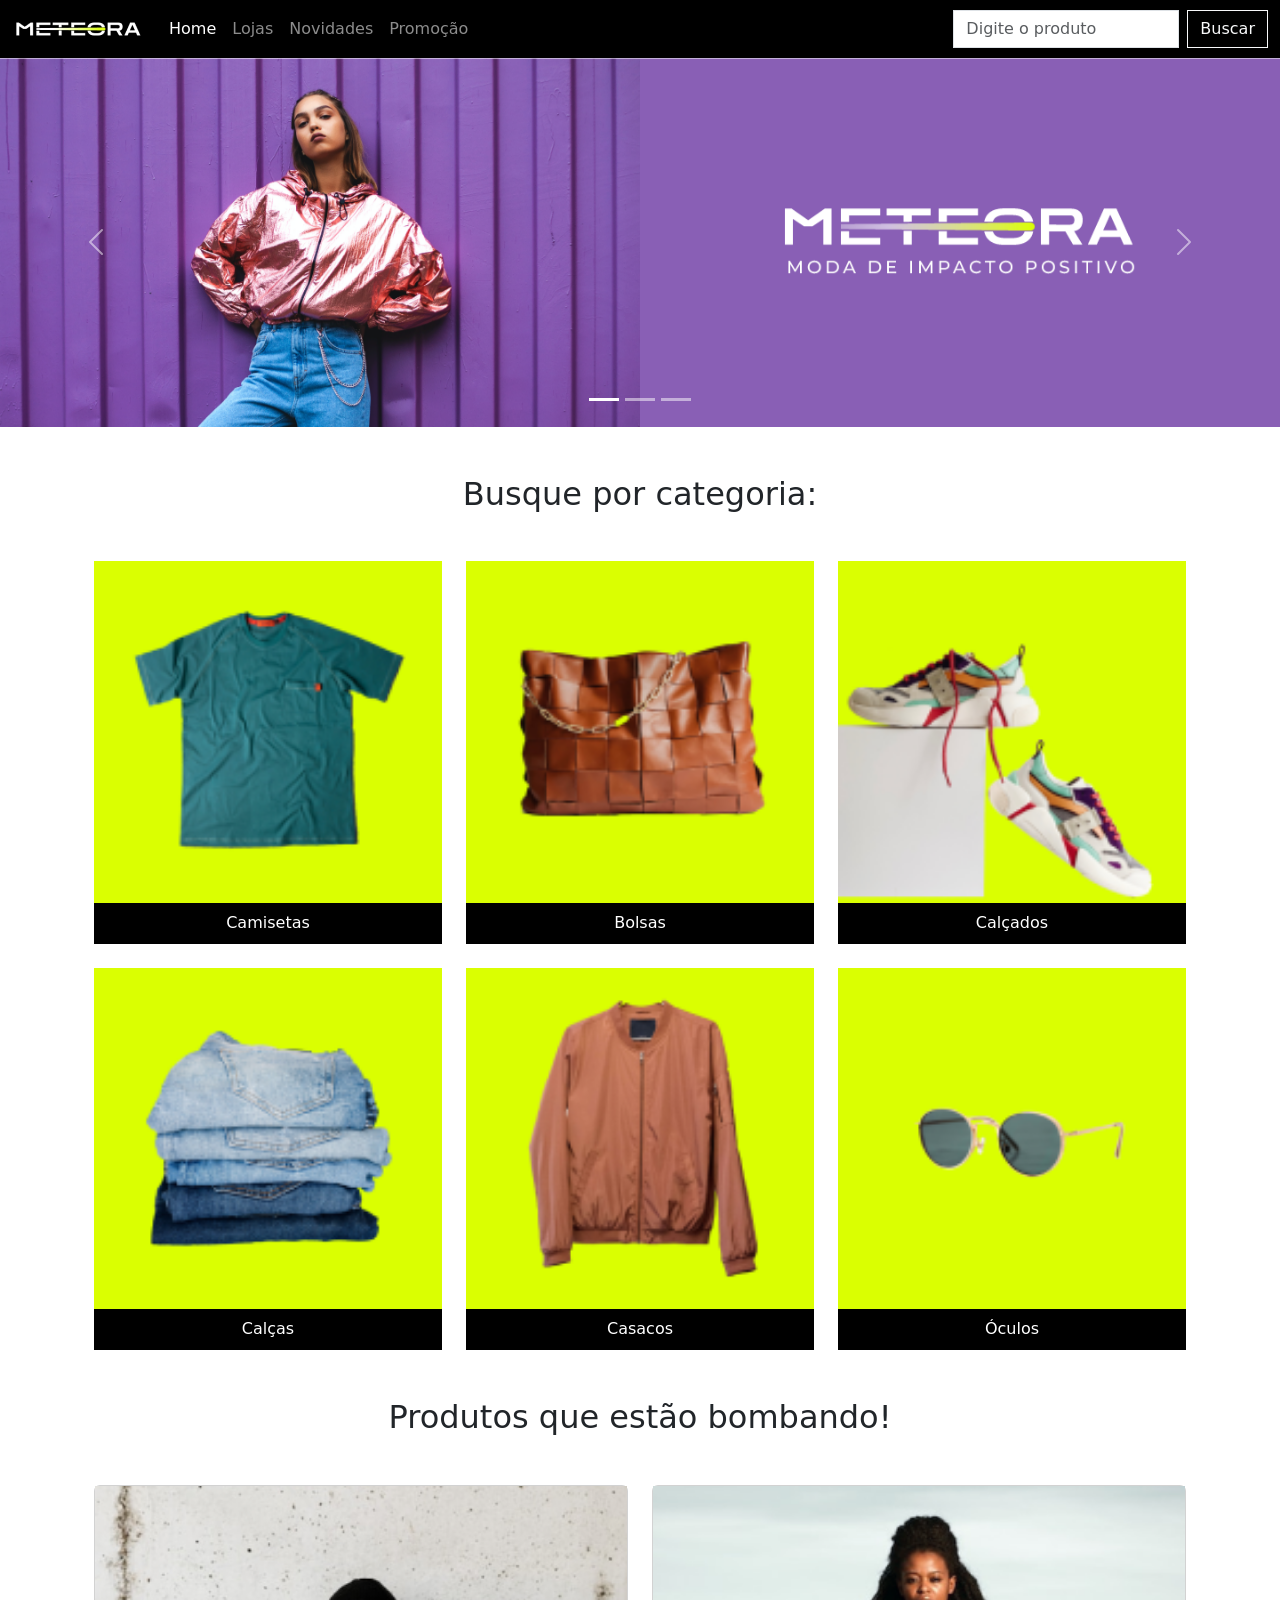
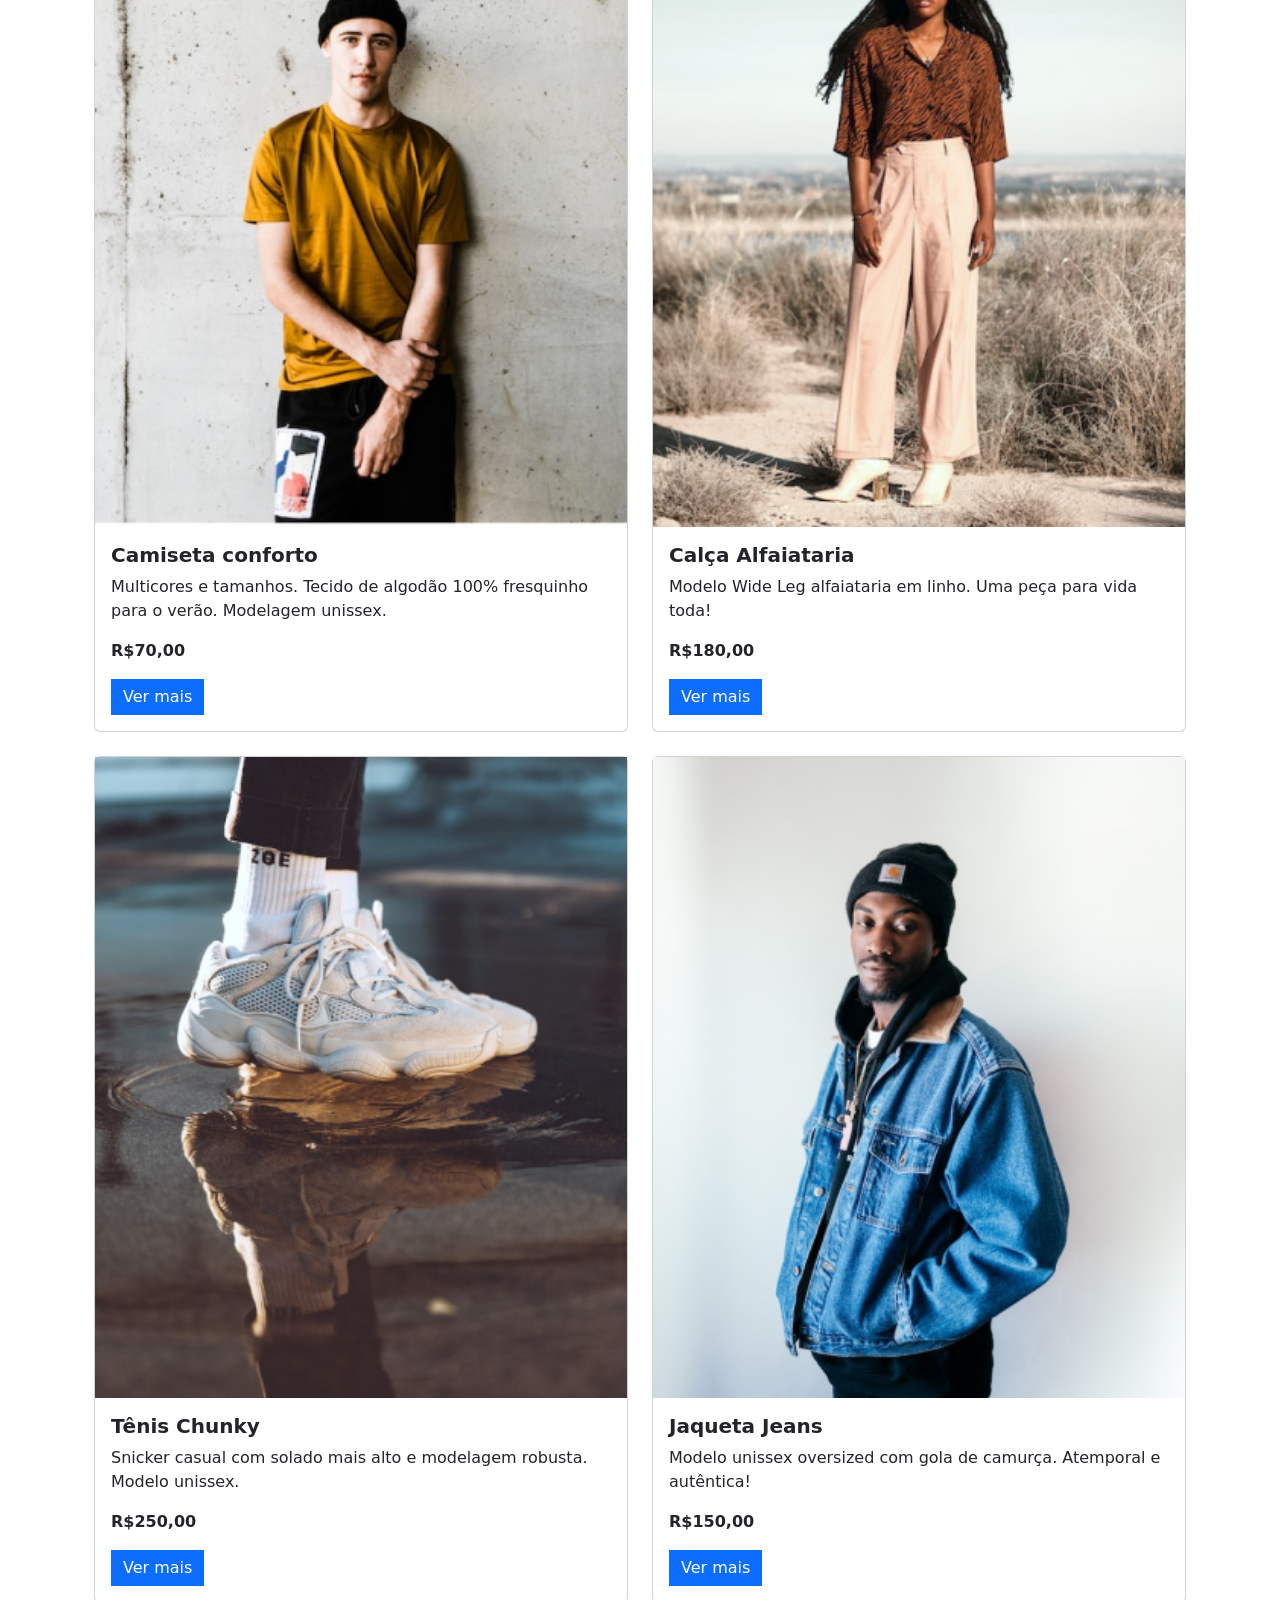
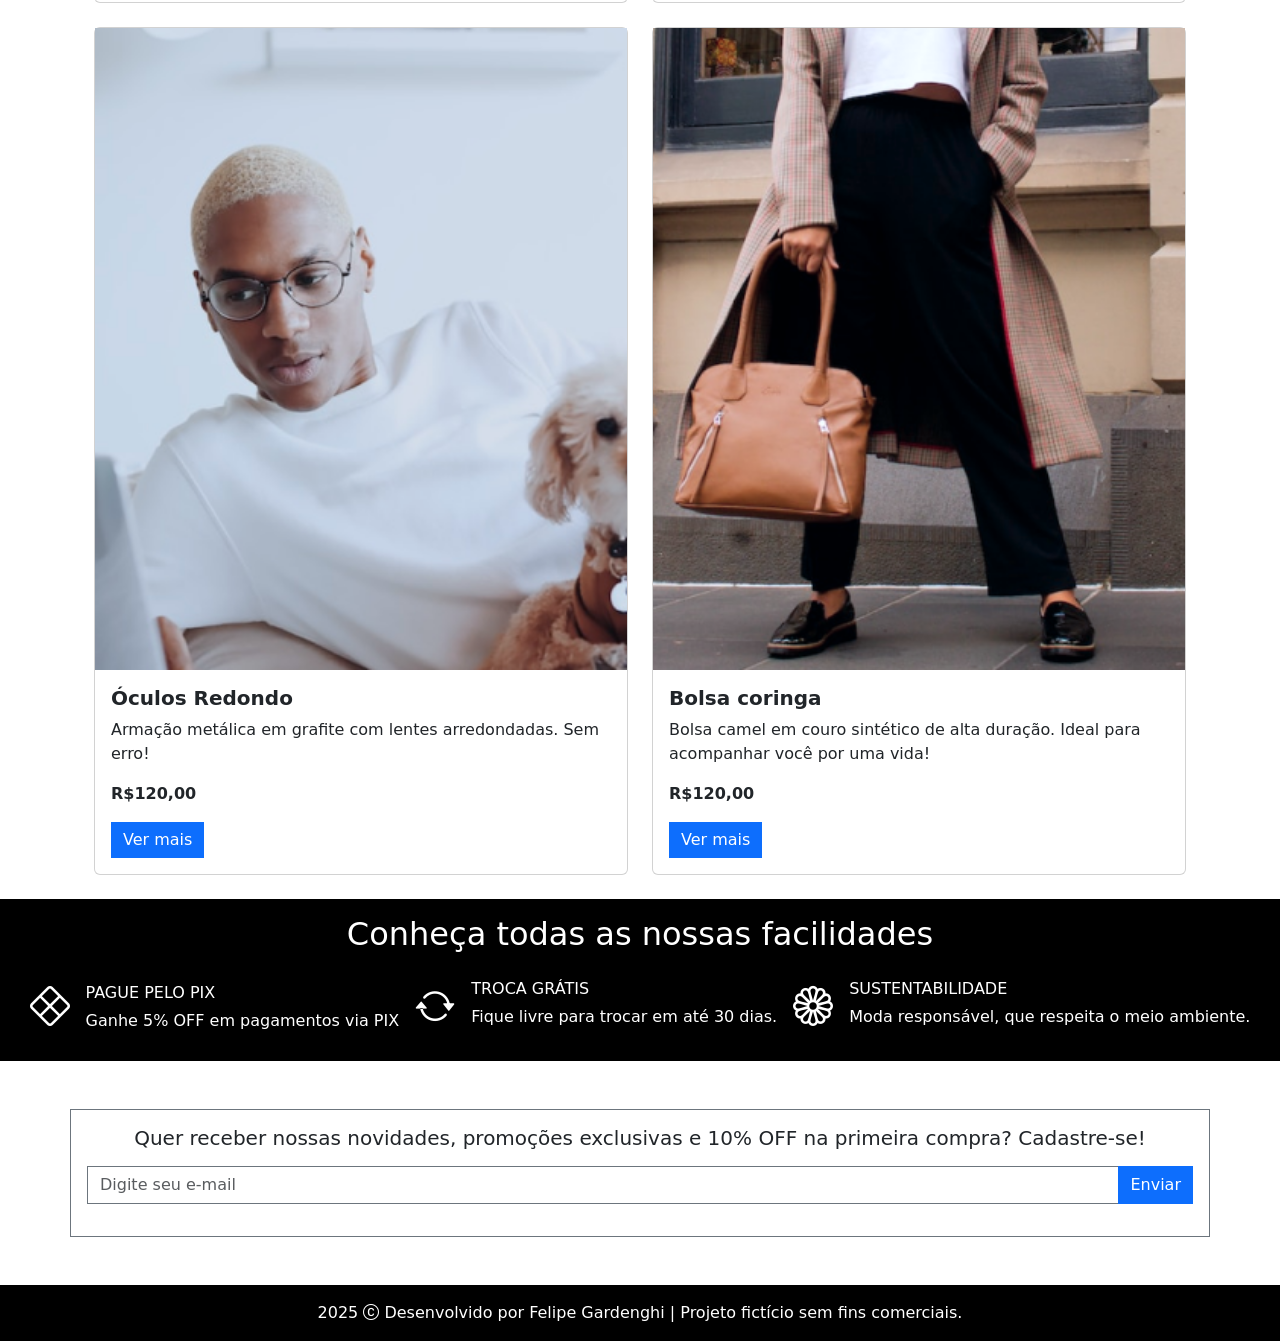
==== index.html @ 1a570cba "Add arquivos do projeto Adicionando os arquivos principais do projeto, como index.html, estilos.css " ====
<!DOCTYPE html>
<html lang="pt-br">

<head>
  <meta charset="UTF-8">
  <meta http-equiv="X-UA-Compatible" content="IE=edge">
  <meta name="viewport" content="width=device-width, initial-scale=1.0">
  <link rel="shortcut icon" href="./assets/favicon.png" type="image/x-icon">
  <title>Meteora</title>
  <link rel="stylesheet" href="https://cdn.jsdelivr.net/npm/bootstrap-icons@1.10.3/font/bootstrap-icons.css">
  <link href="https://cdn.jsdelivr.net/npm/bootstrap@5.3.0-alpha1/dist/css/bootstrap.min.css" rel="stylesheet"
    integrity="sha384-GLhlTQ8iRABdZLl6O3oVMWSktQOp6b7In1Zl3/Jr59b6EGGoI1aFkw7cmDA6j6gD" crossorigin="anonymous">
  <link rel="stylesheet" href="./estilos.css">
</head>

<body>

  <nav class="navbar navbar-expand-md bg-black navbar-dark">
    <div class="container-fluid">
      <a class="navbar-brand" href="#">
        <h1 class="m-0"><img class="d-block" src="./assets/logo-meteora.png" alt="Logo da loja Meteora"></h1>
      </a>
      <button class="navbar-toggler" type="button" data-bs-toggle="collapse" data-bs-target="#navbarSupportedContent"
        aria-controls="navbarSupportedContent" aria-expanded="false" aria-label="Toggle navigation">
        <span class="navbar-toggler-icon"></span>
      </button>
      <div class="collapse navbar-collapse" id="navbarSupportedContent">
        <ul class="navbar-nav me-auto">
          <li class="nav-item">
            <a class="nav-link active" aria-current="page" href="#">Home</a>
          </li>
          <li class="nav-item">
            <a class="nav-link" href="#">Lojas</a>
          </li>
          <li class="nav-item">
            <a class="nav-link" href="#">Novidades</a>
          </li>
          <li class="nav-item">
            <a class="nav-link" href="#">Promoção</a>
          </li>
        </ul>
        <form class="d-flex" role="search">
          <input class="form-control me-2 rounded-0" type="search" placeholder="Digite o produto"
            aria-label="Pesquisar">
          <button class="btn btn-outline-light rounded-0" type="submit">Buscar</button>
        </form>
      </div>
    </div>
  </nav>

  <div id="carouselExampleCaptions" class="carousel slide" data-bs-ride="carousel">
    <div class="carousel-indicators">
      <button type="button" data-bs-target="#carouselExampleCaptions" data-bs-slide-to="0" class="active"
        aria-current="true" aria-label="Slide 1"></button>
      <button type="button" data-bs-target="#carouselExampleCaptions" data-bs-slide-to="1"
        aria-label="Slide 2"></button>
      <button type="button" data-bs-target="#carouselExampleCaptions" data-bs-slide-to="2"
        aria-label="Slide 3"></button>
    </div>
    <div class="carousel-inner">
      <div class="carousel-item active">
        <img class="w-100 img-fluid d-md-none" src="./assets/Mobile/banner1-mobile.png"
          alt="Modelo feminina vestindo blusa rosa fluorescente, em fundo lilás.">
        <img class="w-100 img-fluid d-none d-md-block d-xl-none" src="./assets/Tablet/banner1-tablet.png"
          alt="Modelo feminina vestindo blusa rosa fluorescente, em fundo lilás.">
        <img class="w-100 img-fluid d-none d-xl-block" src="./assets/Desktop/banner1-desktop.png"
          alt="Modelo feminina vestindo blusa rosa fluorescente, em fundo lilás.">
      </div>
      <div class="carousel-item">
        <img class="w-100 img-fluid d-md-none" src="./assets/Mobile/banner2-mobile.png"
          alt="Modelo feminina utilizando óculos escuros e vestindo conjunto esportivo de blusa e calça na cor preta, sentada em um sofá preto em um fundo rosa.">
        <img class="w-100 img-fluid d-none d-md-block d-xl-none" src="./assets/Tablet/banner2-tablet.png"
          alt="Modelo feminina utilizando óculos escuros e vestindo conjunto esportivo de blusa e calça na cor preta, sentada em um sofá preto em um fundo rosa.">
        <img class="w-100 img-fluid d-none d-xl-block" src="./assets/Desktop/banner2-desktop.png"
          alt="Modelo feminina utilizando óculos escuros e vestindo conjunto esportivo de blusa e calça na cor preta, sentada em um sofá preto em um fundo rosa.">
        <div class="carousel-caption">
          <h5 class="fs-1">COLEÇÃO ATEMPORAL</h5>
          <p class="fs-4">Estilo e qualidade para durar.</p>
        </div>
      </div>
      <div class="carousel-item">
        <img class="w-100 img-fluid d-md-none" src="./assets/Mobile/banner3-mobile.png"
          alt="Modelo feminina utilizando óculos escuros e vestindo conjunto esportivo de blusa e calça na cor preta, sentada em um sofá preto em um fundo rosa.">
        <img class="w-100 img-fluid d-none d-md-block d-xl-none" src="./assets/Tablet/banner3-tablet.png"
          alt="Modelo feminina utilizando óculos escuros e vestindo conjunto esportivo de blusa e calça na cor preta, sentada em um sofá preto em um fundo rosa.">
        <img class="w-100 img-fluid d-none d-xl-block" src="./assets/Desktop/banner3-desktop.png"
          alt="Modelo feminina utilizando óculos escuros e vestindo conjunto esportivo de blusa e calça na cor preta, sentada em um sofá preto em um fundo rosa.">
        <div class="carousel-caption">
          <h5 class="fs-1">COLEÇÃO ATEMPORAL</h5>
          <p class="fs-4">Alto impacto visual, baixo impacto ambiental!</p>
        </div>
      </div>
    </div>
    <button class="carousel-control-prev" type="button" data-bs-target="#carouselExampleCaptions" data-bs-slide="prev">
      <span class="carousel-control-prev-icon" aria-hidden="true"></span>
      <span class="visually-hidden">Anterior</span>
    </button>
    <button class="carousel-control-next" type="button" data-bs-target="#carouselExampleCaptions" data-bs-slide="next">
      <span class="carousel-control-next-icon" aria-hidden="true"></span>
      <span class="visually-hidden">Próximo</span>
    </button>
  </div>

  <h2 class="text-center my-3 my-xl-5">Busque por categoria:</h2>

  <div class="container row mx-auto g-4">

    <div class="col-6 col-md-4 col-xxl-2">
        <div class="card rounded-0 border-0">
          <img class="d-md-none d-block" src="./assets/Mobile/categorias/categoria-camiseta.png"
            alt="Camiseta masculina de manga na cor verde, com bolso, com detalhe vermelho.">
          <img class="d-none d-md-block d-xl-none" src="./assets/Tablet/categorias/categoria-camiseta.png"
            alt="Camiseta masculina de manga na cor verde, com bolso, com detalhe vermelho.">
          <img class="d-none d-xl-block" src="./assets/Desktop/categorias/categoria-camiseta.png"
            alt="Camiseta masculina de manga na cor verde, com bolso, com detalhe vermelho.">
          <div class="card-header bg-black text-bg-dark">
            <p class="text-center card-text">
              Camisetas
            </p>
        </div>
      </div>
    </div>

    <div class="col-6 col-md-4 col-xxl-2">
      <div class="card rounded-0 border-0">
        <img class="d-md-none d-block" src="./assets/Mobile/categorias/categoria-bolsas.png"
          alt="Bolsa feminina de couro na cor marrom, com cortes quadrados, e alça dourada em formato de corrente com detalhe verde, em fundo verde limão.">
        <img class="d-none d-md-block d-xl-none" src="./assets/Tablet/categorias/categoria-bolsas.png"
          alt="Bolsa feminina de couro na cor marrom, com cortes quadrados, e alça dourada em formato de corrente com detalhe verde, em fundo verde limão.">
        <img class="d-none d-xl-block" src="./assets/Desktop/categorias/categoria-bolsa.png"
          alt="Bolsa feminina de couro na cor marrom, com cortes quadrados, e alça dourada em formato de corrente com detalhe verde, em fundo verde limão.">
        <div class="card-header bg-black text-bg-dark">
          <p class="text-center card-text">
            Bolsas
          </p>
        </div>
      </div>
    </div>

    <div class="col-6 col-md-4 col-xxl-2">
      <div class="card rounded-0 border-0">
        <img class="d-md-none d-block" src="./assets/Mobile/categorias/categoria-calcados.png"
          alt="Par de tênis unissex com cor predominante branca e traços na cores laranja, azul, verde e cadarço vermelho, em fundo verde limão.">
        <img class="d-none d-md-block d-xl-none" src="./assets/Tablet/categorias/categoria-calcados.png"
          alt="Par de tênis unissex com cor predominante branca e traços na cores laranja, azul, verde e cadarço vermelho, em fundo verde limão.">
        <img class="d-none d-xl-block" src="./assets/Desktop/categorias/categoria-calcados.png"
          alt="Par de tênis unissex com cor predominante branca e traços na cores laranja, azul, verde e cadarço vermelho, em fundo verde limão.">
        <div class="card-header bg-black text-bg-dark">
          <p class="text-center card-text">
            Calçados
          </p>
        </div>
      </div>
    </div>

    <div class="col-6 col-md-4 col-xxl-2">
      <div class="card rounded-0 border-0">
        <img class="d-md-none d-block" src="./assets/Mobile/categorias/categoria-calcas.png"
          alt="Quatro calças jeans dobradas e organizadas uma acima da outra, em fundo verde limão.">
        <img class="d-none d-md-block d-xl-none" src="./assets/Tablet/categorias/categoria-calcas.png"
          alt="Quatro calças jeans dobradas e organizadas uma acima da outra, em fundo verde limão.">
        <img class="d-none d-xl-block" src="./assets/Desktop/categorias/categoria-calcas.png"
          alt="Quatro calças jeans dobradas e organizadas uma acima da outra, em fundo verde limão.">
        <div class="card-header bg-black text-bg-dark">
          <p class="text-center card-text">
            Calças
          </p>
        </div>
      </div>
    </div>

    <div class="col-6 col-md-4 col-xxl-2">
      <div class="card rounded-0 border-0">
        <img class="d-md-none d-block" src="./assets/Mobile/categorias/categoria-casacos.png"
          alt="Casaco masculino na cor marrom em fundo verde limão.">
        <img class="d-none d-md-block d-xl-none" src="./assets/Tablet/categorias/categoria-casacos.png"
          alt="Casaco masculino na cor marrom em fundo verde limão.">
        <img class="d-none d-xl-block" src="./assets/Desktop/categorias/categoria-casacos.png"
          alt="Casaco masculino na cor marrom em fundo verde limão.">
        <div class="card-header bg-black text-bg-dark">
          <p class="text-center card-text">
            Casacos
          </p>
        </div>
      </div>
    </div>

    <div class="col-6 col-md-4 col-xxl-2">
      <div class="card rounded-0 border-0">
        <img class="d-md-none d-block" src="./assets/Mobile/categorias/categoria-oculos.png"
          alt="Óculos de Sol com lentes arredondadas e armação dourada, em fundo verde limão.">
        <img class="d-none d-md-block d-xl-none" src="./assets/Tablet/categorias/categoria-oculos.png"
          alt="Óculos de Sol com lentes arredondadas e armação dourada, em fundo verde limão.">
        <img class="d-none d-xl-block" src="./assets/Desktop/categorias/categoria-oculos.png"
          alt="Óculos de Sol com lentes arredondadas e armação dourada, em fundo verde limão.">
        <div class="card-header bg-black text-bg-dark">
          <p class="text-center card-text">
            Óculos
          </p>
        </div>
      </div>
    </div>

  </div>

  <h2 class="container text-center my-3 my-xl-5">Produtos que estão bombando!</h2>

  <div class="container row mx-auto">

    <div class="col-12 col-md-6 col-xxl-4 pb-4">
      <div class="card">
        <img class="d-block d-md-none" src="./assets/Mobile/produtos/camiseta.png"
          alt="Modelo masculo vestindo touca preta, blusa marrom e calça jeans, com uma parede cinza de fundo.">
        <img class="d-none d-md-block d-xl-none" src="./assets/Tablet/produtos/camiseta.png"
          alt="Modelo masculo vestindo touca preta, blusa marrom e calça jeans, com uma parede cinza de fundo.">
        <img class="d-none d-xl-block" src="./assets/Desktop/produtos/camiseta.png"
          alt="Modelo masculo vestindo touca preta, blusa marrom e calça jeans, com uma parede cinza de fundo.">
        <div class="card-body">
          <h5 class="card-title fw-bold">Camiseta conforto</h5>
          <p class="card-text">Multicores e tamanhos. Tecido de algodão 100% fresquinho para o verão. Modelagem
            unissex.
          </p>
          <p class="fw-bold">R$70,00</p>
          <a href="#" class="btn btn-primary botao-lilas rounded-0 border-0">Ver mais</a>
        </div>
      </div>
    </div>

    <div class="col-12 col-md-6 col-xxl-4 pb-4">
      <div class="card">
        <img class="d-block d-md-none" src="./assets/Mobile/produtos/calca.png"
          alt="Modelo feminina vestindo blusa marrom, calça bege, par de sapatos altos na cor branca, cordão e pulseira, em um ambiente aberto com chão de terra e matos secos.">
        <img class="d-none d-md-block d-xl-none" src="./assets/Tablet/produtos/calca.png"
          alt="Modelo feminina vestindo blusa marrom, calça bege, par de sapatos altos na cor branca, cordão e pulseira, em um ambiente aberto com chão de terra e matos secos.">
        <img class="d-none d-xl-block" src="./assets/Desktop/produtos/calca.png"
          alt="Modelo feminina vestindo blusa marrom, calça bege, par de sapatos altos na cor branca, cordão e pulseira, em um ambiente aberto com chão de terra e matos secos.">
        <div class="card-body">
          <h5 class="card-title fw-bold">Calça Alfaiataria</h5>
          <p class="card-text">Modelo Wide Leg alfaiataria em linho. Uma peça para vida toda!</p>
          <p class="fw-bold">R$180,00</p>
          <a href="#" class="btn btn-primary botao-lilas rounded-0 border-0">Ver mais</a>
        </div>
      </div>
    </div>

    <div class="col-12 col-md-6 col-xxl-4 pb-4">
      <div class="card">
        <img class="d-block d-md-none" src="./assets/Mobile/produtos/tenis.png"
          alt="Foco nos pés de modelo usando par de tênis e meia na cor branca, e calça na cor preta, pisando em uma poça de água.">
        <img class="d-none d-md-block d-xl-none" src="./assets/Tablet/produtos/tenis.png"
          alt="Foco nos pés de modelo usando par de tênis e meia na cor branca, e calça na cor preta, pisando em uma poça de água.">
        <img class="d-none d-xl-block" src="./assets/Desktop/produtos/tenis.png"
          alt="Foco nos pés de modelo usando par de tênis e meia na cor branca, e calça na cor preta, pisando em uma poça de água.">
        <div class="card-body">
          <h5 class="card-title fw-bold">Tênis Chunky</h5>
          <p class="card-text">Snicker casual com solado mais alto e modelagem robusta. Modelo unissex.</p>
          <p class="fw-bold">R$250,00</p>
          <a href="#" class="btn btn-primary botao-lilas rounded-0 border-0">Ver mais</a>
        </div>
      </div>
    </div>

    <div class="col-12 col-md-6 col-xxl-4 pb-4">
      <div class="card">
        <img class="d-block d-md-none" src="./assets/Mobile/produtos/jaqueta-jeans.png"
          alt="Modelo masculino vestindo toca e calça na cor preta, jaqueta jeans azul, blusa branca e cordão dourado, em um fundo branco.">
        <img class="d-none d-md-block d-xl-none" src="./assets/Tablet/produtos/jaqueta-jeans.png"
          alt="Modelo masculino vestindo toca e calça na cor preta, jaqueta jeans azul, blusa branca e cordão dourado, em um fundo branco.">
        <img class="d-none d-xl-block" src="./assets/Desktop/produtos/jaqueta-jeans.png"
          alt="Modelo masculino vestindo toca e calça na cor preta, jaqueta jeans azul, blusa branca e cordão dourado, em um fundo branco.">
        <div class="card-body">
          <h5 class="card-title fw-bold">Jaqueta Jeans</h5>
          <p class="card-text">Modelo unissex oversized com gola de camurça. Atemporal e autêntica!</p>
          <p class="fw-bold">R$150,00</p>
          <a href="#" class="btn btn-primary botao-lilas rounded-0 border-0">Ver mais</a>
        </div>
      </div>
    </div>

    <div class="col-12 col-md-6 col-xxl-4 pb-4">
      <div class="card">
        <img class="d-block d-md-none" src="./assets/Mobile/produtos/oculos.png"
          alt="Modelo masculino com blusa branca e um par de óculos de lentes transparentes arredondadas, utilizando um notebook, com um cachorro poodle branco no seu colo, e em um fundo branco.">
        <img class="d-none d-md-block d-xl-none" src="./assets/Tablet/produtos/oculos.png"
          alt="Modelo masculino com blusa branca e um par de óculos de lentes transparentes arredondadas, utilizando um notebook, com um cachorro poodle branco no seu colo, e em um fundo branco.">
        <img class="d-none d-xl-block" src="./assets/Desktop/produtos/oculos.png"
          alt="Modelo masculino com blusa branca e um par de óculos de lentes transparentes arredondadas, utilizando um notebook, com um cachorro poodle branco no seu colo, e em um fundo branco.">
        <div class="card-body">
          <h5 class="card-title fw-bold">Óculos Redondo</h5>
          <p class="card-text">Armação metálica em grafite com lentes arredondadas. Sem erro!</p>
          <p class="fw-bold">R$120,00</p>
          <a href="#" class="btn btn-primary botao-lilas rounded-0 border-0">Ver mais</a>
        </div>
      </div>
    </div>

    <div class="col-12 col-md-6 col-xxl-4 pb-4">
      <div class="card">
        <img class="d-block d-md-none" src="./assets/Mobile/produtos/bolsa.png"
          alt="Cintura, pernas e pés de modelo feminina vestindo sobretudo de cor predominante bege com detalhes em tom vermelho e escuro, com calça e par de sapatos na cor preta, segurando bolsa na cor bege, com fundo de prédio.">
        <img class="d-none d-md-block d-xl-none" src="./assets/Tablet/produtos/bolsa.png"
          alt="Cintura, pernas e pés de modelo feminina vestindo sobretudo de cor predominante bege com detalhes em tom vermelho e escuro, com calça e par de sapatos na cor preta, segurando bolsa na cor bege, com fundo de prédio.">
        <img class="d-none d-xl-block" src="./assets/Desktop/produtos/bolsa.png"
          alt="Cintura, pernas e pés de modelo feminina vestindo sobretudo de cor predominante bege com detalhes em tom vermelho e escuro, com calça e par de sapatos na cor preta, segurando bolsa na cor bege, com fundo de prédio.">
        <div class="card-body">
          <h5 class="card-title fw-bold">Bolsa coringa</h5>
          <p class="card-text">Bolsa camel em couro sintético de alta duração. Ideal para acompanhar você por uma
            vida!</p>
          <p class="fw-bold">R$120,00</p>
          <a href="#" class="btn btn-primary botao-lilas rounded-0 border-0">Ver mais</a>
        </div>
      </div>
    </div>

  </div>

  <section class="pb-4 bg-black text-bg-dark">

    <h2 class="text-center py-3">Conheça todas as nossas facilidades</h2>

    <div class="d-flex flex-column flex-lg-row align-items-center justify-content-center gap-3 px-3">
      <div class="divs-facilidades d-flex align-items-center">
        <div><i class="verde-limao bi bi-x-diamond fs-1"></i></div>
        <div>
          <div class="ms-3 mb-1 verde-limao">PAGUE PELO PIX</div>
          <div class="texto-menor ms-3">Ganhe 5% OFF em
            pagamentos via PIX</div>
        </div>
      </div>

      <div class="divs-facilidades d-flex">
        <div><i class="verde-limao bi bi-arrow-repeat fs-1"></i></div>
        <div>
          <div class="ms-3 mb-1 verde-limao">TROCA GRÁTIS</div>
          <div class="texto-menor ms-3">Fique livre para trocar em até 30 dias.</div>
        </div>
      </div>

      <div class="divs-facilidades d-flex">
        <div><i class="verde-limao bi bi-flower1 fs-1"></i></div>
        <div>
          <div class="ms-3 mb-1 verde-limao">SUSTENTABILIDADE</div>
          <div class="texto-menor ms-3">Moda responsável, que respeita o meio ambiente.</div>
        </div>
      </div>
    </div>

  </section>

  <form class="container border border-secondary my-3 my-xl-5 p-3 text-center div-novidades mx-auto">
    <h5>
      Quer receber nossas novidades, promoções exclusivas e 10% OFF na primeira
      compra? Cadastre-se!
    </h5>

    <div class="input-group my-3">
      <input type="email" class="form-control border-secondary rounded-0" placeholder="Digite seu e-mail"
        aria-label="Digite seu e-mail" aria-describedby="button-addon2" />
      <button type="button" class="btn btn-primary botao-lilas rounded-0 border-0 " id="button-addon2">Enviar</button>
    </div>
  </form>

  <footer class="text-center bg-black text-bg-dark">
    <p class="card-text py-3">2025 <i class="bi bi-c-circle"></i> Desenvolvido por Felipe Gardenghi | Projeto fictício sem fins
      comerciais.</p>
  </footer>

  <script src="https://cdn.jsdelivr.net/npm/bootstrap@5.3.0-alpha1/dist/js/bootstrap.bundle.min.js"
    integrity="sha384-w76AqPfDkMBDXo30jS1Sgez6pr3x5MlQ1ZAGC+nuZB+EYdgRZgiwxhTBTkF7CXvN"
    crossorigin="anonymous"></script>
</body>

</html>
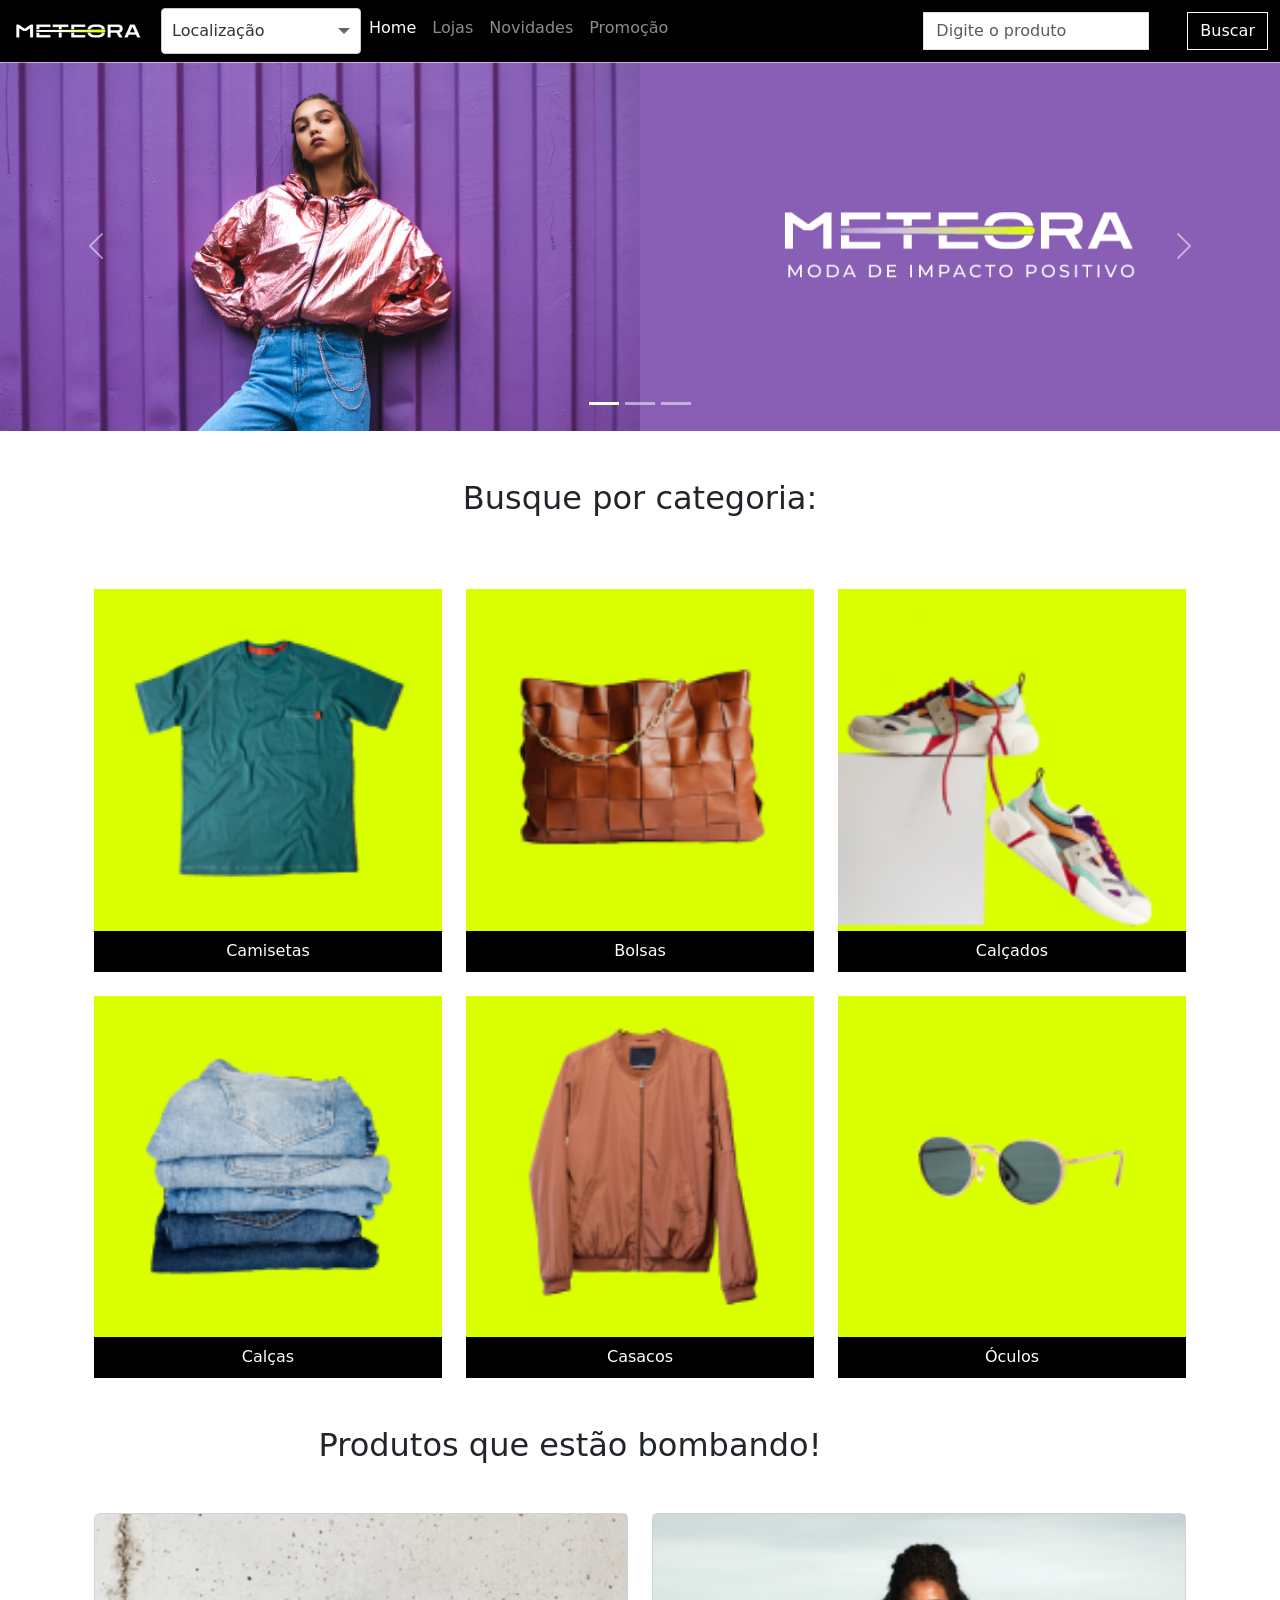
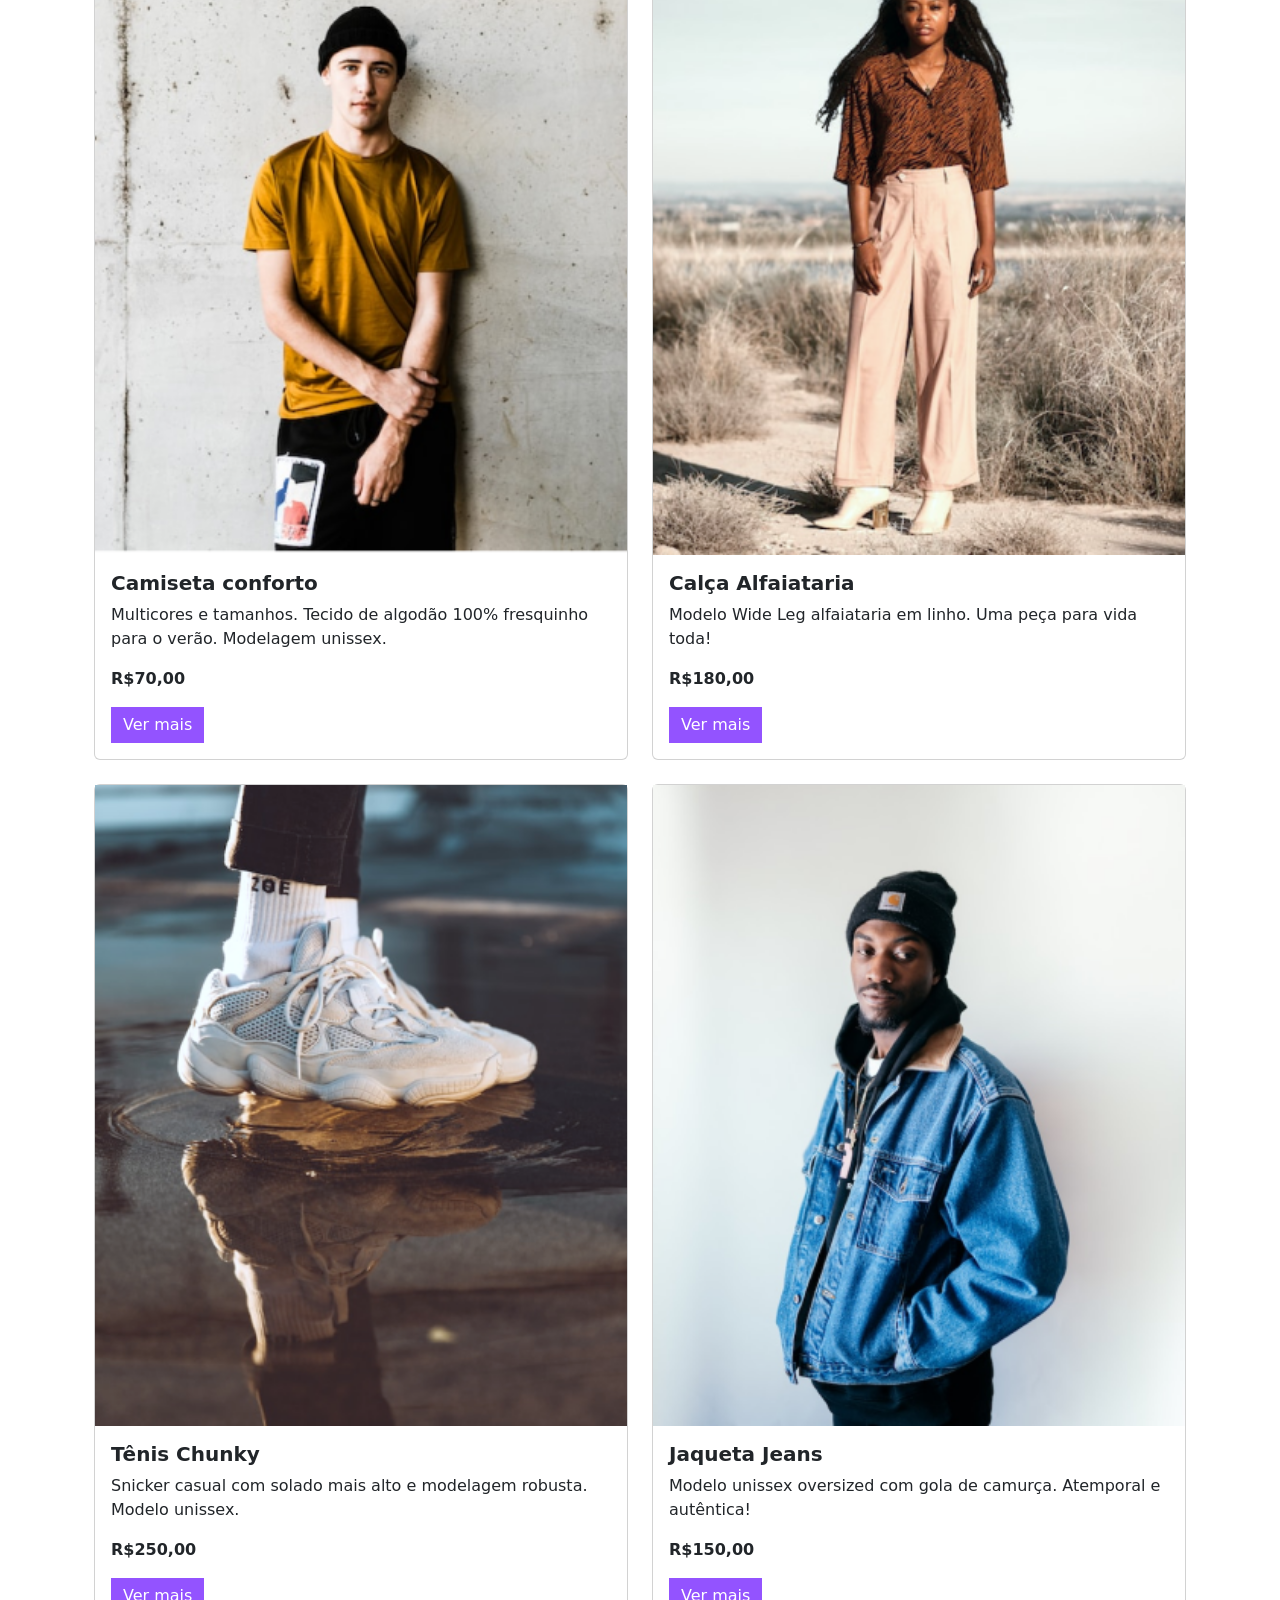
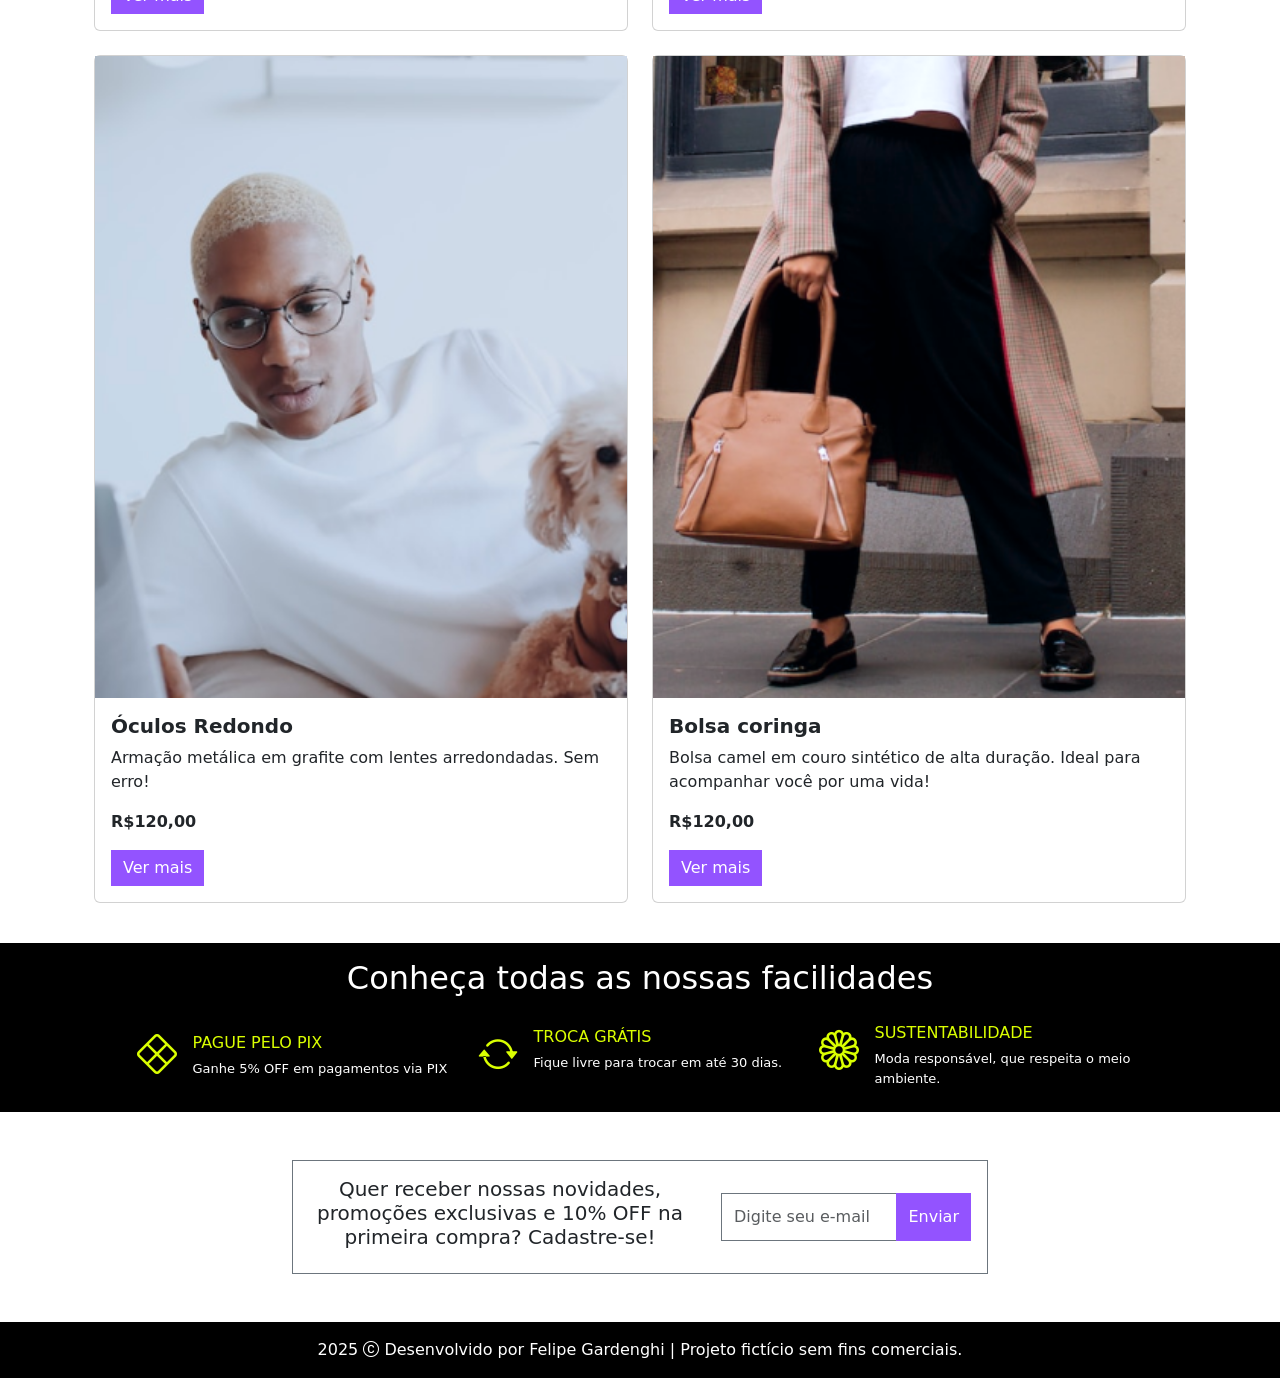
==== commit 573a20b8: "uploading files" ====
--- a/index.html
+++ b/index.html
@@ -26,6 +26,13 @@
       </button>
       <div class="collapse navbar-collapse" id="navbarSupportedContent">
         <ul class="navbar-nav me-auto">
+          <div class="container-selecionar-personalizado">
+            <div class="opcao-selecionada" tabindex="0">Localização</div>
+            <div class="container-opcoes">
+              <div class="opcao" data-value="BR">Brasil</div>
+              <div class="opcao" data-value="EUA">Estados unidos</div>
+            </div>
+          </div>
           <li class="nav-item">
             <a class="nav-link active" aria-current="page" href="#">Home</a>
           </li>
@@ -365,6 +372,7 @@
       comerciais.</p>
   </footer>
 
+  <script src="scripts.js" type="module"></script>
   <script src="https://cdn.jsdelivr.net/npm/bootstrap@5.3.0-alpha1/dist/js/bootstrap.bundle.min.js"
     integrity="sha384-w76AqPfDkMBDXo30jS1Sgez6pr3x5MlQ1ZAGC+nuZB+EYdgRZgiwxhTBTkF7CXvN"
     crossorigin="anonymous"></script>
--- a/estilos.css
+++ b/estilos.css
@@ -0,0 +1,161 @@
+@import url("./estilos-animacoes/radio.css");
+@import url("./estilos-animacoes/animation.css");
+@import url("./estilos-animacoes/loader.css");
+@import url("./estilos-animacoes/carrossel.css");
+@import url("./estilos-animacoes/select.css");
+@import url("./estilos-animacoes/coracao.css");
+@import url("./estilos-animacoes/parallax.css");
+
+.texto-menor {
+    font-size: 13px;
+}
+
+.foto {
+    width: 100%;
+    height: 490px;
+    object-fit: cover;
+}
+
+.botao-lilas:hover {
+    background-color: #6c38c5;
+    color: #D8D8D8;
+}
+
+#produtos img {
+    width: 100%;
+    height: 490px;
+    object-fit: cover;
+}
+
+.container {
+    margin: 1em 0;
+}
+
+.divs-facilidades {
+    width: 325px;
+}
+
+.div-novidades {
+    width: 325px;
+}
+
+.botao-lilas {
+    background-color: #9353FF;
+    transition: background-color 0.3s ease-in;
+}
+
+.btn {
+    color: white;
+}
+
+.verde-limao {
+    color: #DAFF01;
+}
+
+.modal-header {
+    background-color: black;
+    color: white;
+    align-items: center;
+}
+
+.modal-header .btn-close {
+    background: url("assets/close.svg");
+    margin: auto 0;
+    padding: 0;
+    display: block;
+    height: 17px;
+}
+
+.modal-imagem {
+    width: 350px;
+    object-fit: contain;
+}
+
+
+
+h3 {
+    font-size: 16px;
+    line-height: 23px;
+}
+
+
+.divider-secondary {
+    color: #D8D8D8;
+}
+
+.modal-description {
+    font-size: 13px;
+    line-height: 20px;
+}
+
+.modal-seller {
+    font-size: 13px;
+    line-height: 20px;
+    color: #ADB5BD;
+}
+
+.modal-price {
+    font-size: 20px;
+    font-weight: 500;
+}
+
+form {
+    display: flex;
+}
+
+.form-check .form-check-input {
+    margin: 0;
+}
+
+.form-check {
+    display: flex;
+    flex-direction: column;
+    align-items: center;
+    justify-content: center;
+}
+
+.modal-header-icon {
+    display: flex;
+    align-items: center;
+    gap: 20px;
+}
+
+.modal-title {
+    font-size: 20px !important;
+    font-family: "Inter", sans-serif;
+}
+
+.card-animado {
+    opacity: 0;
+    transition: opacity 0.5s ease;
+}
+
+.card.fade-in {
+    opacity: 1
+}
+
+
+
+@media(min-width: 768px) {
+
+    .div-novidades {
+        width: 696px;
+    }
+
+
+    .modal-content {
+        width: 700px;
+    }
+
+    .modal {
+        --bs-modal-width: 700px;
+    }
+
+    .modal-body {
+        display: flex;
+        align-items: start;
+        gap: 16px;
+        padding: 32px;
+    }
+
+}
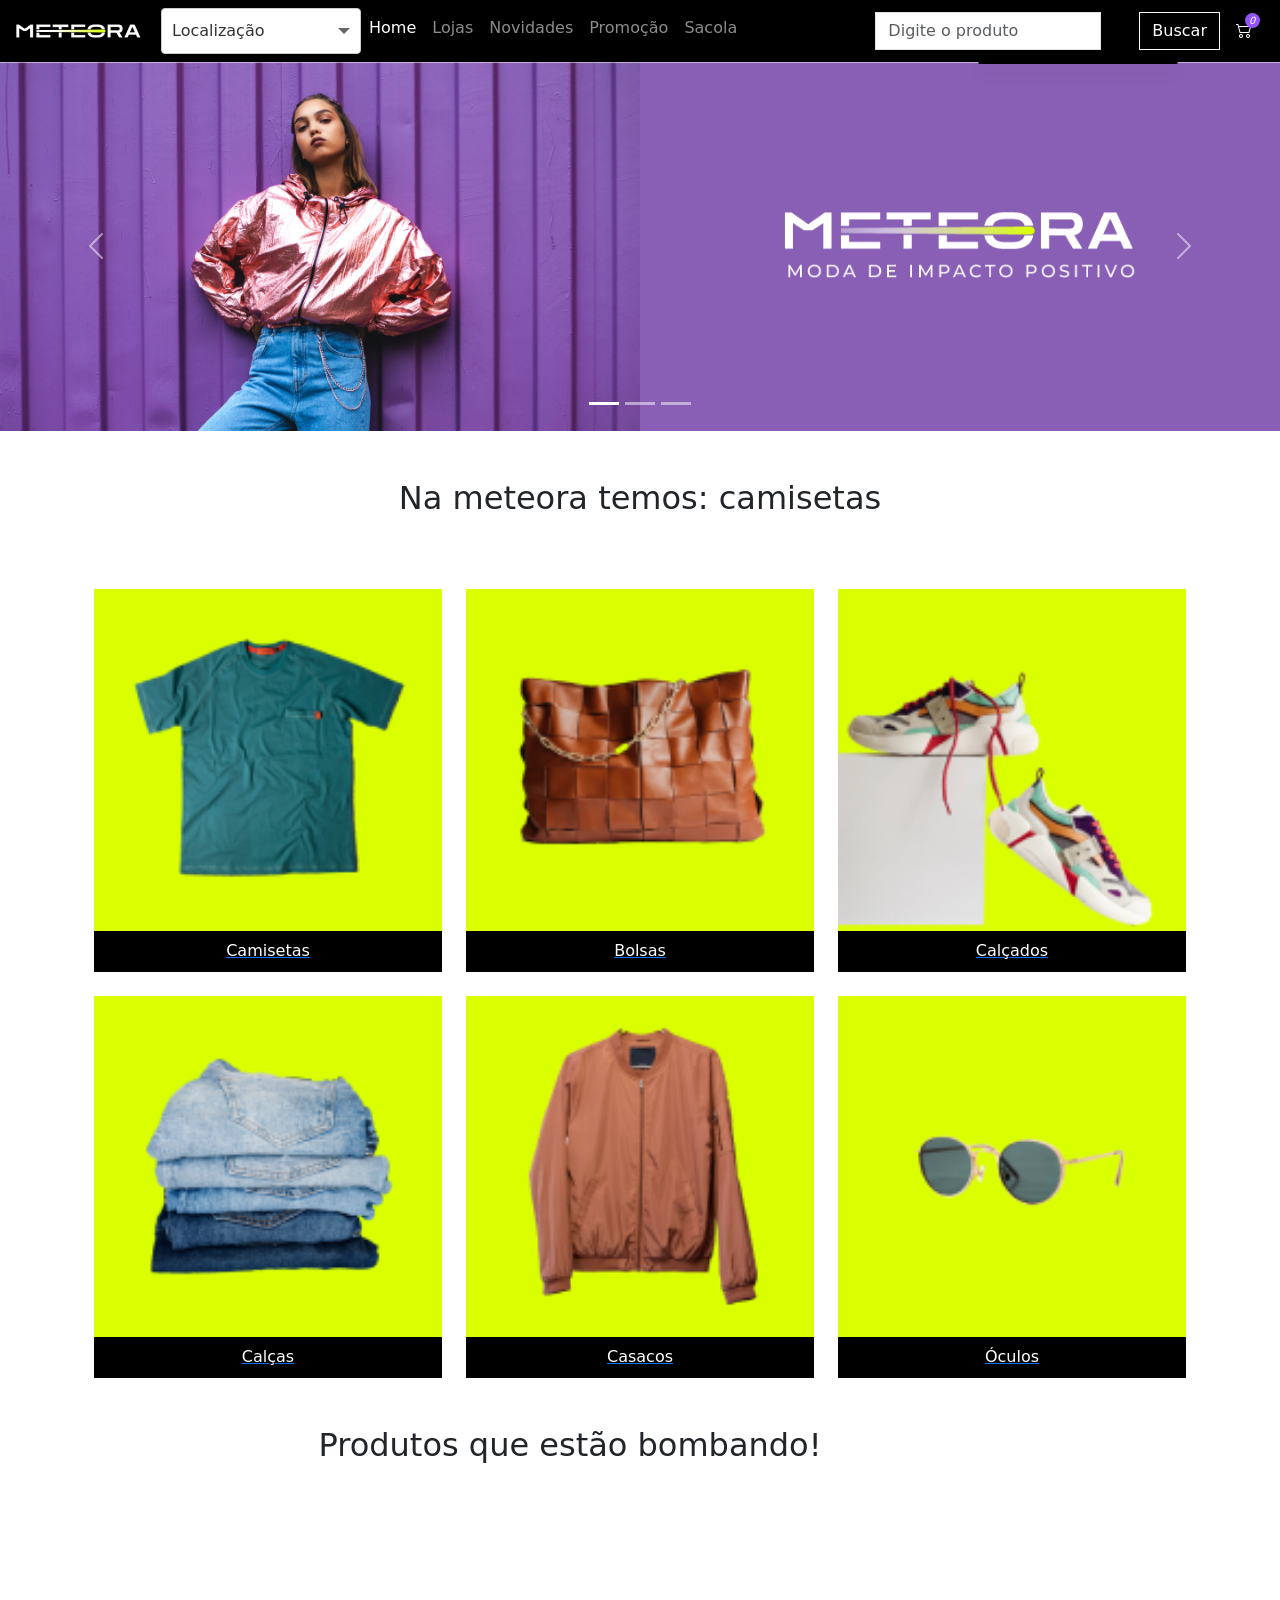
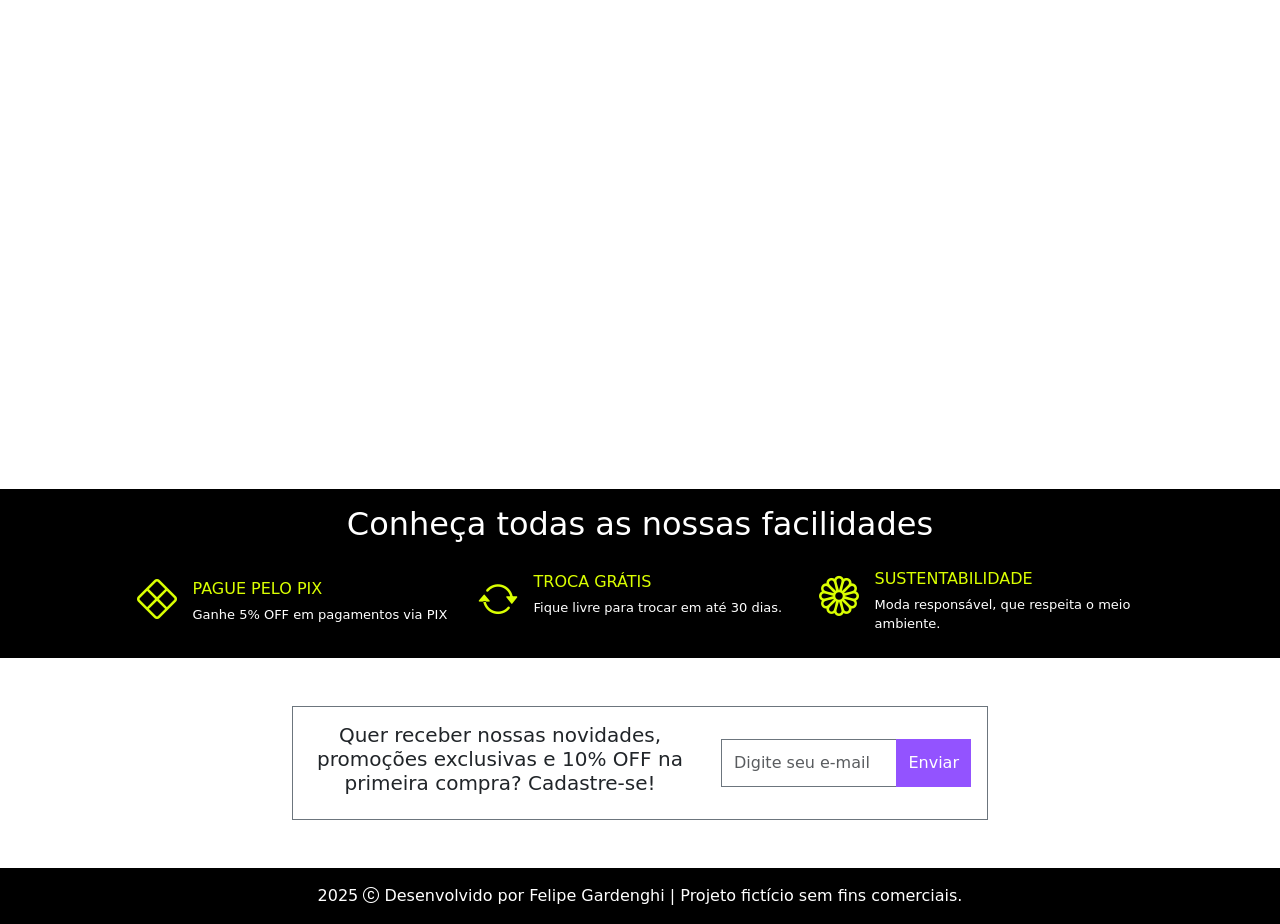
==== commit a9992130: "feat: add category/nav pages, fix UX and nav links - Create bolsas, calcados, calcas, casacos, oculo" ====
--- a/index.html
+++ b/index.html
@@ -7,6 +7,9 @@
   <meta name="viewport" content="width=device-width, initial-scale=1.0">
   <link rel="shortcut icon" href="./assets/favicon.png" type="image/x-icon">
   <title>Meteora</title>
+  <link rel="preconnect" href="https://fonts.googleapis.com">
+  <link rel="preconnect" href="https://fonts.gstatic.com" crossorigin>
+  <link href="https://fonts.googleapis.com/css2?family=Inter:wght@100..900&display=swap" rel="stylesheet">
   <link rel="stylesheet" href="https://cdn.jsdelivr.net/npm/bootstrap-icons@1.10.3/font/bootstrap-icons.css">
   <link href="https://cdn.jsdelivr.net/npm/bootstrap@5.3.0-alpha1/dist/css/bootstrap.min.css" rel="stylesheet"
     integrity="sha384-GLhlTQ8iRABdZLl6O3oVMWSktQOp6b7In1Zl3/Jr59b6EGGoI1aFkw7cmDA6j6gD" crossorigin="anonymous">
@@ -17,7 +20,7 @@
 
   <nav class="navbar navbar-expand-md bg-black navbar-dark">
     <div class="container-fluid">
-      <a class="navbar-brand" href="#">
+      <a class="navbar-brand" href="index.html">
         <h1 class="m-0"><img class="d-block" src="./assets/logo-meteora.png" alt="Logo da loja Meteora"></h1>
       </a>
       <button class="navbar-toggler" type="button" data-bs-toggle="collapse" data-bs-target="#navbarSupportedContent"
@@ -30,27 +33,32 @@
             <div class="opcao-selecionada" tabindex="0">Localização</div>
             <div class="container-opcoes">
               <div class="opcao" data-value="BR">Brasil</div>
-              <div class="opcao" data-value="EUA">Estados unidos</div>
+              <div class="opcao" data-value="EUA">Estados Unidos</div>
             </div>
           </div>
           <li class="nav-item">
-            <a class="nav-link active" aria-current="page" href="#">Home</a>
-          </li>
-          <li class="nav-item">
-            <a class="nav-link" href="#">Lojas</a>
-          </li>
-          <li class="nav-item">
-            <a class="nav-link" href="#">Novidades</a>
-          </li>
-          <li class="nav-item">
-            <a class="nav-link" href="#">Promoção</a>
+            <a class="nav-link active" aria-current="page" href="index.html">Home</a>
+          </li>
+          <li class="nav-item">
+            <a class="nav-link" href="lojas.html">Lojas</a>
+          </li>
+          <li class="nav-item">
+            <a class="nav-link" href="novidades.html">Novidades</a>
+          </li>
+          <li class="nav-item">
+            <a class="nav-link" href="promocao.html">Promoção</a>
+          </li>
+          <li class="nav-item">
+            <a class="nav-link" href="sacola.html">Sacola</a>
           </li>
         </ul>
         <form class="d-flex" role="search">
-          <input class="form-control me-2 rounded-0" type="search" placeholder="Digite o produto"
+          <input id="input-pesquisa" class="form-control me-2 rounded-0" type="search" placeholder="Digite o produto"
             aria-label="Pesquisar">
           <button class="btn btn-outline-light rounded-0" type="submit">Buscar</button>
         </form>
+        <div id="sugestoes-pesquisa"></div>
+        <a href="sacola.html"><i class="bi bi-cart2"></i></a>
       </div>
     </div>
   </nav>
@@ -108,11 +116,12 @@
     </button>
   </div>
 
-  <h2 class="text-center my-3 my-xl-5">Busque por categoria:</h2>
+  <h2 class="text-center my-3 my-xl-5">Na meteora temos: <span class="texto-animado"></span></h2>
 
   <div class="container row mx-auto g-4">
 
     <div class="col-6 col-md-4 col-xxl-2">
+      <a href="camisetas.html">
         <div class="card rounded-0 border-0">
           <img class="d-md-none d-block" src="./assets/Mobile/categorias/categoria-camiseta.png"
             alt="Camiseta masculina de manga na cor verde, com bolso, com detalhe vermelho.">
@@ -124,200 +133,106 @@
             <p class="text-center card-text">
               Camisetas
             </p>
-        </div>
-      </div>
-    </div>
-
-    <div class="col-6 col-md-4 col-xxl-2">
-      <div class="card rounded-0 border-0">
-        <img class="d-md-none d-block" src="./assets/Mobile/categorias/categoria-bolsas.png"
-          alt="Bolsa feminina de couro na cor marrom, com cortes quadrados, e alça dourada em formato de corrente com detalhe verde, em fundo verde limão.">
-        <img class="d-none d-md-block d-xl-none" src="./assets/Tablet/categorias/categoria-bolsas.png"
-          alt="Bolsa feminina de couro na cor marrom, com cortes quadrados, e alça dourada em formato de corrente com detalhe verde, em fundo verde limão.">
-        <img class="d-none d-xl-block" src="./assets/Desktop/categorias/categoria-bolsa.png"
-          alt="Bolsa feminina de couro na cor marrom, com cortes quadrados, e alça dourada em formato de corrente com detalhe verde, em fundo verde limão.">
-        <div class="card-header bg-black text-bg-dark">
-          <p class="text-center card-text">
-            Bolsas
-          </p>
-        </div>
-      </div>
-    </div>
-
-    <div class="col-6 col-md-4 col-xxl-2">
-      <div class="card rounded-0 border-0">
-        <img class="d-md-none d-block" src="./assets/Mobile/categorias/categoria-calcados.png"
-          alt="Par de tênis unissex com cor predominante branca e traços na cores laranja, azul, verde e cadarço vermelho, em fundo verde limão.">
-        <img class="d-none d-md-block d-xl-none" src="./assets/Tablet/categorias/categoria-calcados.png"
-          alt="Par de tênis unissex com cor predominante branca e traços na cores laranja, azul, verde e cadarço vermelho, em fundo verde limão.">
-        <img class="d-none d-xl-block" src="./assets/Desktop/categorias/categoria-calcados.png"
-          alt="Par de tênis unissex com cor predominante branca e traços na cores laranja, azul, verde e cadarço vermelho, em fundo verde limão.">
-        <div class="card-header bg-black text-bg-dark">
-          <p class="text-center card-text">
-            Calçados
-          </p>
-        </div>
-      </div>
-    </div>
-
-    <div class="col-6 col-md-4 col-xxl-2">
-      <div class="card rounded-0 border-0">
-        <img class="d-md-none d-block" src="./assets/Mobile/categorias/categoria-calcas.png"
-          alt="Quatro calças jeans dobradas e organizadas uma acima da outra, em fundo verde limão.">
-        <img class="d-none d-md-block d-xl-none" src="./assets/Tablet/categorias/categoria-calcas.png"
-          alt="Quatro calças jeans dobradas e organizadas uma acima da outra, em fundo verde limão.">
-        <img class="d-none d-xl-block" src="./assets/Desktop/categorias/categoria-calcas.png"
-          alt="Quatro calças jeans dobradas e organizadas uma acima da outra, em fundo verde limão.">
-        <div class="card-header bg-black text-bg-dark">
-          <p class="text-center card-text">
-            Calças
-          </p>
-        </div>
-      </div>
-    </div>
-
-    <div class="col-6 col-md-4 col-xxl-2">
-      <div class="card rounded-0 border-0">
-        <img class="d-md-none d-block" src="./assets/Mobile/categorias/categoria-casacos.png"
-          alt="Casaco masculino na cor marrom em fundo verde limão.">
-        <img class="d-none d-md-block d-xl-none" src="./assets/Tablet/categorias/categoria-casacos.png"
-          alt="Casaco masculino na cor marrom em fundo verde limão.">
-        <img class="d-none d-xl-block" src="./assets/Desktop/categorias/categoria-casacos.png"
-          alt="Casaco masculino na cor marrom em fundo verde limão.">
-        <div class="card-header bg-black text-bg-dark">
-          <p class="text-center card-text">
-            Casacos
-          </p>
-        </div>
-      </div>
-    </div>
-
-    <div class="col-6 col-md-4 col-xxl-2">
-      <div class="card rounded-0 border-0">
-        <img class="d-md-none d-block" src="./assets/Mobile/categorias/categoria-oculos.png"
-          alt="Óculos de Sol com lentes arredondadas e armação dourada, em fundo verde limão.">
-        <img class="d-none d-md-block d-xl-none" src="./assets/Tablet/categorias/categoria-oculos.png"
-          alt="Óculos de Sol com lentes arredondadas e armação dourada, em fundo verde limão.">
-        <img class="d-none d-xl-block" src="./assets/Desktop/categorias/categoria-oculos.png"
-          alt="Óculos de Sol com lentes arredondadas e armação dourada, em fundo verde limão.">
-        <div class="card-header bg-black text-bg-dark">
-          <p class="text-center card-text">
-            Óculos
-          </p>
-        </div>
-      </div>
+          </div>
+        </div>
+      </a>
+    </div>
+
+    <div class="col-6 col-md-4 col-xxl-2">
+      <a href="bolsas.html">
+        <div class="card rounded-0 border-0">
+          <img class="d-md-none d-block" src="./assets/Mobile/categorias/categoria-bolsas.png"
+            alt="Bolsa feminina de couro na cor marrom, com cortes quadrados, e alça dourada em formato de corrente com detalhe verde, em fundo verde limão.">
+          <img class="d-none d-md-block d-xl-none" src="./assets/Tablet/categorias/categoria-bolsas.png"
+            alt="Bolsa feminina de couro na cor marrom, com cortes quadrados, e alça dourada em formato de corrente com detalhe verde, em fundo verde limão.">
+          <img class="d-none d-xl-block" src="./assets/Desktop/categorias/categoria-bolsa.png"
+            alt="Bolsa feminina de couro na cor marrom, com cortes quadrados, e alça dourada em formato de corrente com detalhe verde, em fundo verde limão.">
+          <div class="card-header bg-black text-bg-dark">
+            <p class="text-center card-text">
+              Bolsas
+            </p>
+          </div>
+        </div>
+      </a>
+    </div>
+
+    <div class="col-6 col-md-4 col-xxl-2">
+      <a href="calcados.html">
+        <div class="card rounded-0 border-0">
+          <img class="d-md-none d-block" src="./assets/Mobile/categorias/categoria-calcados.png"
+            alt="Par de tênis unissex com cor predominante branca e traços na cores laranja, azul, verde e cadarço vermelho, em fundo verde limão.">
+          <img class="d-none d-md-block d-xl-none" src="./assets/Tablet/categorias/categoria-calcados.png"
+            alt="Par de tênis unissex com cor predominante branca e traços na cores laranja, azul, verde e cadarço vermelho, em fundo verde limão.">
+          <img class="d-none d-xl-block" src="./assets/Desktop/categorias/categoria-calcados.png"
+            alt="Par de tênis unissex com cor predominante branca e traços na cores laranja, azul, verde e cadarço vermelho, em fundo verde limão.">
+          <div class="card-header bg-black text-bg-dark">
+            <p class="text-center card-text">
+              Calçados
+            </p>
+          </div>
+        </div>
+      </a>
+    </div>
+
+    <div class="col-6 col-md-4 col-xxl-2">
+      <a href="calcas.html">
+        <div class="card rounded-0 border-0">
+          <img class="d-md-none d-block" src="./assets/Mobile/categorias/categoria-calcas.png"
+            alt="Quatro calças jeans dobradas e organizadas uma acima da outra, em fundo verde limão.">
+          <img class="d-none d-md-block d-xl-none" src="./assets/Tablet/categorias/categoria-calcas.png"
+            alt="Quatro calças jeans dobradas e organizadas uma acima da outra, em fundo verde limão.">
+          <img class="d-none d-xl-block" src="./assets/Desktop/categorias/categoria-calcas.png"
+            alt="Quatro calças jeans dobradas e organizadas uma acima da outra, em fundo verde limão.">
+          <div class="card-header bg-black text-bg-dark">
+            <p class="text-center card-text">
+              Calças
+            </p>
+          </div>
+        </div>
+      </a>
+    </div>
+
+    <div class="col-6 col-md-4 col-xxl-2">
+      <a href="casacos.html">
+        <div class="card rounded-0 border-0">
+          <img class="d-md-none d-block" src="./assets/Mobile/categorias/categoria-casacos.png"
+            alt="Casaco masculino na cor marrom em fundo verde limão.">
+          <img class="d-none d-md-block d-xl-none" src="./assets/Tablet/categorias/categoria-casacos.png"
+            alt="Casaco masculino na cor marrom em fundo verde limão.">
+          <img class="d-none d-xl-block" src="./assets/Desktop/categorias/categoria-casacos.png"
+            alt="Casaco masculino na cor marrom em fundo verde limão.">
+          <div class="card-header bg-black text-bg-dark">
+            <p class="text-center card-text">
+              Casacos
+            </p>
+          </div>
+        </div>
+      </a>
+    </div>
+
+    <div class="col-6 col-md-4 col-xxl-2">
+      <a href="oculos.html">
+        <div class="card rounded-0 border-0">
+          <img class="d-md-none d-block" src="./assets/Mobile/categorias/categoria-oculos.png"
+            alt="Óculos de Sol com lentes arredondadas e armação dourada, em fundo verde limão.">
+          <img class="d-none d-md-block d-xl-none" src="./assets/Tablet/categorias/categoria-oculos.png"
+            alt="Óculos de Sol com lentes arredondadas e armação dourada, em fundo verde limão.">
+          <img class="d-none d-xl-block" src="./assets/Desktop/categorias/categoria-oculos.png"
+            alt="Óculos de Sol com lentes arredondadas e armação dourada, em fundo verde limão.">
+          <div class="card-header bg-black text-bg-dark">
+            <p class="text-center card-text">
+              Óculos
+            </p>
+          </div>
+        </div>
+      </a>
     </div>
 
   </div>
 
   <h2 class="container text-center my-3 my-xl-5">Produtos que estão bombando!</h2>
 
-  <div class="container row mx-auto">
-
-    <div class="col-12 col-md-6 col-xxl-4 pb-4">
-      <div class="card">
-        <img class="d-block d-md-none" src="./assets/Mobile/produtos/camiseta.png"
-          alt="Modelo masculo vestindo touca preta, blusa marrom e calça jeans, com uma parede cinza de fundo.">
-        <img class="d-none d-md-block d-xl-none" src="./assets/Tablet/produtos/camiseta.png"
-          alt="Modelo masculo vestindo touca preta, blusa marrom e calça jeans, com uma parede cinza de fundo.">
-        <img class="d-none d-xl-block" src="./assets/Desktop/produtos/camiseta.png"
-          alt="Modelo masculo vestindo touca preta, blusa marrom e calça jeans, com uma parede cinza de fundo.">
-        <div class="card-body">
-          <h5 class="card-title fw-bold">Camiseta conforto</h5>
-          <p class="card-text">Multicores e tamanhos. Tecido de algodão 100% fresquinho para o verão. Modelagem
-            unissex.
-          </p>
-          <p class="fw-bold">R$70,00</p>
-          <a href="#" class="btn btn-primary botao-lilas rounded-0 border-0">Ver mais</a>
-        </div>
-      </div>
-    </div>
-
-    <div class="col-12 col-md-6 col-xxl-4 pb-4">
-      <div class="card">
-        <img class="d-block d-md-none" src="./assets/Mobile/produtos/calca.png"
-          alt="Modelo feminina vestindo blusa marrom, calça bege, par de sapatos altos na cor branca, cordão e pulseira, em um ambiente aberto com chão de terra e matos secos.">
-        <img class="d-none d-md-block d-xl-none" src="./assets/Tablet/produtos/calca.png"
-          alt="Modelo feminina vestindo blusa marrom, calça bege, par de sapatos altos na cor branca, cordão e pulseira, em um ambiente aberto com chão de terra e matos secos.">
-        <img class="d-none d-xl-block" src="./assets/Desktop/produtos/calca.png"
-          alt="Modelo feminina vestindo blusa marrom, calça bege, par de sapatos altos na cor branca, cordão e pulseira, em um ambiente aberto com chão de terra e matos secos.">
-        <div class="card-body">
-          <h5 class="card-title fw-bold">Calça Alfaiataria</h5>
-          <p class="card-text">Modelo Wide Leg alfaiataria em linho. Uma peça para vida toda!</p>
-          <p class="fw-bold">R$180,00</p>
-          <a href="#" class="btn btn-primary botao-lilas rounded-0 border-0">Ver mais</a>
-        </div>
-      </div>
-    </div>
-
-    <div class="col-12 col-md-6 col-xxl-4 pb-4">
-      <div class="card">
-        <img class="d-block d-md-none" src="./assets/Mobile/produtos/tenis.png"
-          alt="Foco nos pés de modelo usando par de tênis e meia na cor branca, e calça na cor preta, pisando em uma poça de água.">
-        <img class="d-none d-md-block d-xl-none" src="./assets/Tablet/produtos/tenis.png"
-          alt="Foco nos pés de modelo usando par de tênis e meia na cor branca, e calça na cor preta, pisando em uma poça de água.">
-        <img class="d-none d-xl-block" src="./assets/Desktop/produtos/tenis.png"
-          alt="Foco nos pés de modelo usando par de tênis e meia na cor branca, e calça na cor preta, pisando em uma poça de água.">
-        <div class="card-body">
-          <h5 class="card-title fw-bold">Tênis Chunky</h5>
-          <p class="card-text">Snicker casual com solado mais alto e modelagem robusta. Modelo unissex.</p>
-          <p class="fw-bold">R$250,00</p>
-          <a href="#" class="btn btn-primary botao-lilas rounded-0 border-0">Ver mais</a>
-        </div>
-      </div>
-    </div>
-
-    <div class="col-12 col-md-6 col-xxl-4 pb-4">
-      <div class="card">
-        <img class="d-block d-md-none" src="./assets/Mobile/produtos/jaqueta-jeans.png"
-          alt="Modelo masculino vestindo toca e calça na cor preta, jaqueta jeans azul, blusa branca e cordão dourado, em um fundo branco.">
-        <img class="d-none d-md-block d-xl-none" src="./assets/Tablet/produtos/jaqueta-jeans.png"
-          alt="Modelo masculino vestindo toca e calça na cor preta, jaqueta jeans azul, blusa branca e cordão dourado, em um fundo branco.">
-        <img class="d-none d-xl-block" src="./assets/Desktop/produtos/jaqueta-jeans.png"
-          alt="Modelo masculino vestindo toca e calça na cor preta, jaqueta jeans azul, blusa branca e cordão dourado, em um fundo branco.">
-        <div class="card-body">
-          <h5 class="card-title fw-bold">Jaqueta Jeans</h5>
-          <p class="card-text">Modelo unissex oversized com gola de camurça. Atemporal e autêntica!</p>
-          <p class="fw-bold">R$150,00</p>
-          <a href="#" class="btn btn-primary botao-lilas rounded-0 border-0">Ver mais</a>
-        </div>
-      </div>
-    </div>
-
-    <div class="col-12 col-md-6 col-xxl-4 pb-4">
-      <div class="card">
-        <img class="d-block d-md-none" src="./assets/Mobile/produtos/oculos.png"
-          alt="Modelo masculino com blusa branca e um par de óculos de lentes transparentes arredondadas, utilizando um notebook, com um cachorro poodle branco no seu colo, e em um fundo branco.">
-        <img class="d-none d-md-block d-xl-none" src="./assets/Tablet/produtos/oculos.png"
-          alt="Modelo masculino com blusa branca e um par de óculos de lentes transparentes arredondadas, utilizando um notebook, com um cachorro poodle branco no seu colo, e em um fundo branco.">
-        <img class="d-none d-xl-block" src="./assets/Desktop/produtos/oculos.png"
-          alt="Modelo masculino com blusa branca e um par de óculos de lentes transparentes arredondadas, utilizando um notebook, com um cachorro poodle branco no seu colo, e em um fundo branco.">
-        <div class="card-body">
-          <h5 class="card-title fw-bold">Óculos Redondo</h5>
-          <p class="card-text">Armação metálica em grafite com lentes arredondadas. Sem erro!</p>
-          <p class="fw-bold">R$120,00</p>
-          <a href="#" class="btn btn-primary botao-lilas rounded-0 border-0">Ver mais</a>
-        </div>
-      </div>
-    </div>
-
-    <div class="col-12 col-md-6 col-xxl-4 pb-4">
-      <div class="card">
-        <img class="d-block d-md-none" src="./assets/Mobile/produtos/bolsa.png"
-          alt="Cintura, pernas e pés de modelo feminina vestindo sobretudo de cor predominante bege com detalhes em tom vermelho e escuro, com calça e par de sapatos na cor preta, segurando bolsa na cor bege, com fundo de prédio.">
-        <img class="d-none d-md-block d-xl-none" src="./assets/Tablet/produtos/bolsa.png"
-          alt="Cintura, pernas e pés de modelo feminina vestindo sobretudo de cor predominante bege com detalhes em tom vermelho e escuro, com calça e par de sapatos na cor preta, segurando bolsa na cor bege, com fundo de prédio.">
-        <img class="d-none d-xl-block" src="./assets/Desktop/produtos/bolsa.png"
-          alt="Cintura, pernas e pés de modelo feminina vestindo sobretudo de cor predominante bege com detalhes em tom vermelho e escuro, com calça e par de sapatos na cor preta, segurando bolsa na cor bege, com fundo de prédio.">
-        <div class="card-body">
-          <h5 class="card-title fw-bold">Bolsa coringa</h5>
-          <p class="card-text">Bolsa camel em couro sintético de alta duração. Ideal para acompanhar você por uma
-            vida!</p>
-          <p class="fw-bold">R$120,00</p>
-          <a href="#" class="btn btn-primary botao-lilas rounded-0 border-0">Ver mais</a>
-        </div>
-      </div>
-    </div>
+  <div class="container row mx-auto" id="produtos">
 
   </div>
 
@@ -362,8 +277,9 @@
 
     <div class="input-group my-3">
       <input type="email" class="form-control border-secondary rounded-0" placeholder="Digite seu e-mail"
-        aria-label="Digite seu e-mail" aria-describedby="button-addon2" />
-      <button type="button" class="btn btn-primary botao-lilas rounded-0 border-0 " id="button-addon2">Enviar</button>
+        aria-label="Digite seu e-mail" aria-describedby="button-addon2" required />
+      <button type="button" class="btn btn-primary botao-lilas rounded-0 border-0" id="button-addon2"
+        data-bs-toggle="modal" data-bs-target="#emailModal">Enviar</button>
     </div>
   </form>
 
@@ -376,6 +292,24 @@
   <script src="https://cdn.jsdelivr.net/npm/bootstrap@5.3.0-alpha1/dist/js/bootstrap.bundle.min.js"
     integrity="sha384-w76AqPfDkMBDXo30jS1Sgez6pr3x5MlQ1ZAGC+nuZB+EYdgRZgiwxhTBTkF7CXvN"
     crossorigin="anonymous"></script>
+
+  <!-- Modal email -->
+  <div class="modal fade" id="emailModal" tabindex="-1" aria-labelledby="emailModalLabel" aria-hidden="true">
+    <div class="modal-dialog">
+      <div class="modal-content">
+        <div class="modal-header">
+          <div class="modal-header-icon">
+            <img src="assets/check-circle.svg">
+            <h1 class="modal-title fs-5" id="emailModalLabel">E-mail cadastrado com sucesso!</h1>
+          </div>
+          <button type="button" class="btn-close" data-bs-dismiss="modal" aria-label="Close"></button>
+        </div>
+        <div class="modal-body">
+          Em breve você receberá novidades exclusivas da Meteora.
+        </div>
+      </div>
+    </div>
+  </div>
 </body>
 
 </html>
--- a/estilos.css
+++ b/estilos.css
@@ -136,6 +136,69 @@
 
 
 
+.bi-cart2 {
+    color: white;
+    position: relative;
+    margin: 0 1em;
+}
+
+#carrinho-numero {
+    position: absolute;
+    top: -8px;
+    right: -8px;
+    background-color: #9353FF;
+    color: white;
+    border-radius: 50%;
+    padding: 0 25%;
+    width: 15px;
+    height: 15px;
+    font-size: 10px;
+}
+
+.icon-preto {
+    color: black;
+}
+
+.botao-favorito {
+    background-color: transparent;
+    border: none;
+}
+
+#sugestoes-pesquisa {
+    position: absolute;
+    top: 100%;
+    right: 8%;
+    z-index: 10000;
+    width: 200px;
+    max-height: 200px;
+    overflow-y: auto;
+    background-color: #fff;
+    border: 1px solid black;
+    border-radius: 0.25rem;
+    box-shadow: 0 0.5rem 1rem rgba(0, 0, 0, 0.15);
+}
+
+.sugestao {
+    padding: 0.5rem 1rem;
+    cursor: pointer;
+}
+
+.accordion-button {
+    color: #9353FF;
+}
+
+.accordion-button:not(.collapsed) {
+    color: black;
+    background-color: #9353FF;
+}
+
+/* Prevent navbar from clipping custom select dropdown */
+.navbar-nav,
+.navbar-collapse,
+.navbar > .container-fluid {
+    overflow: visible !important;
+}
+
 @media(min-width: 768px) {
 
     .div-novidades {
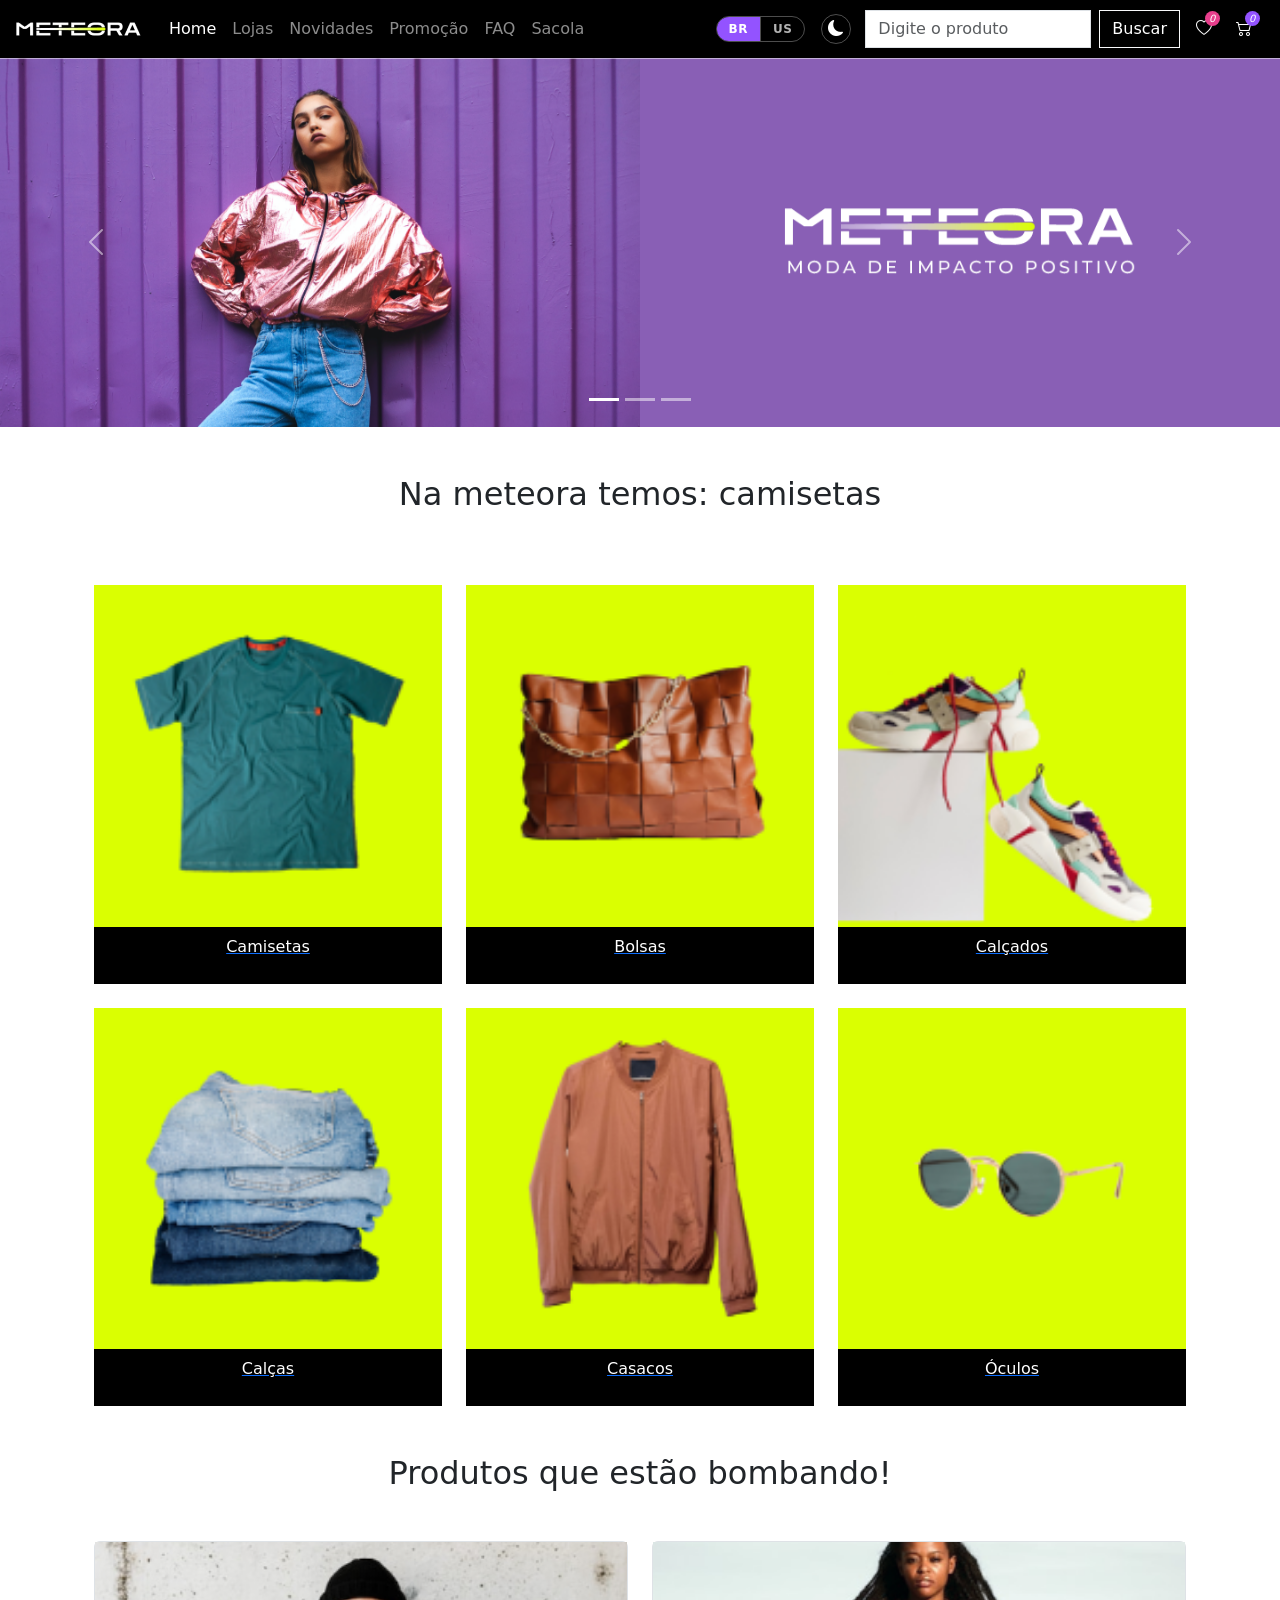
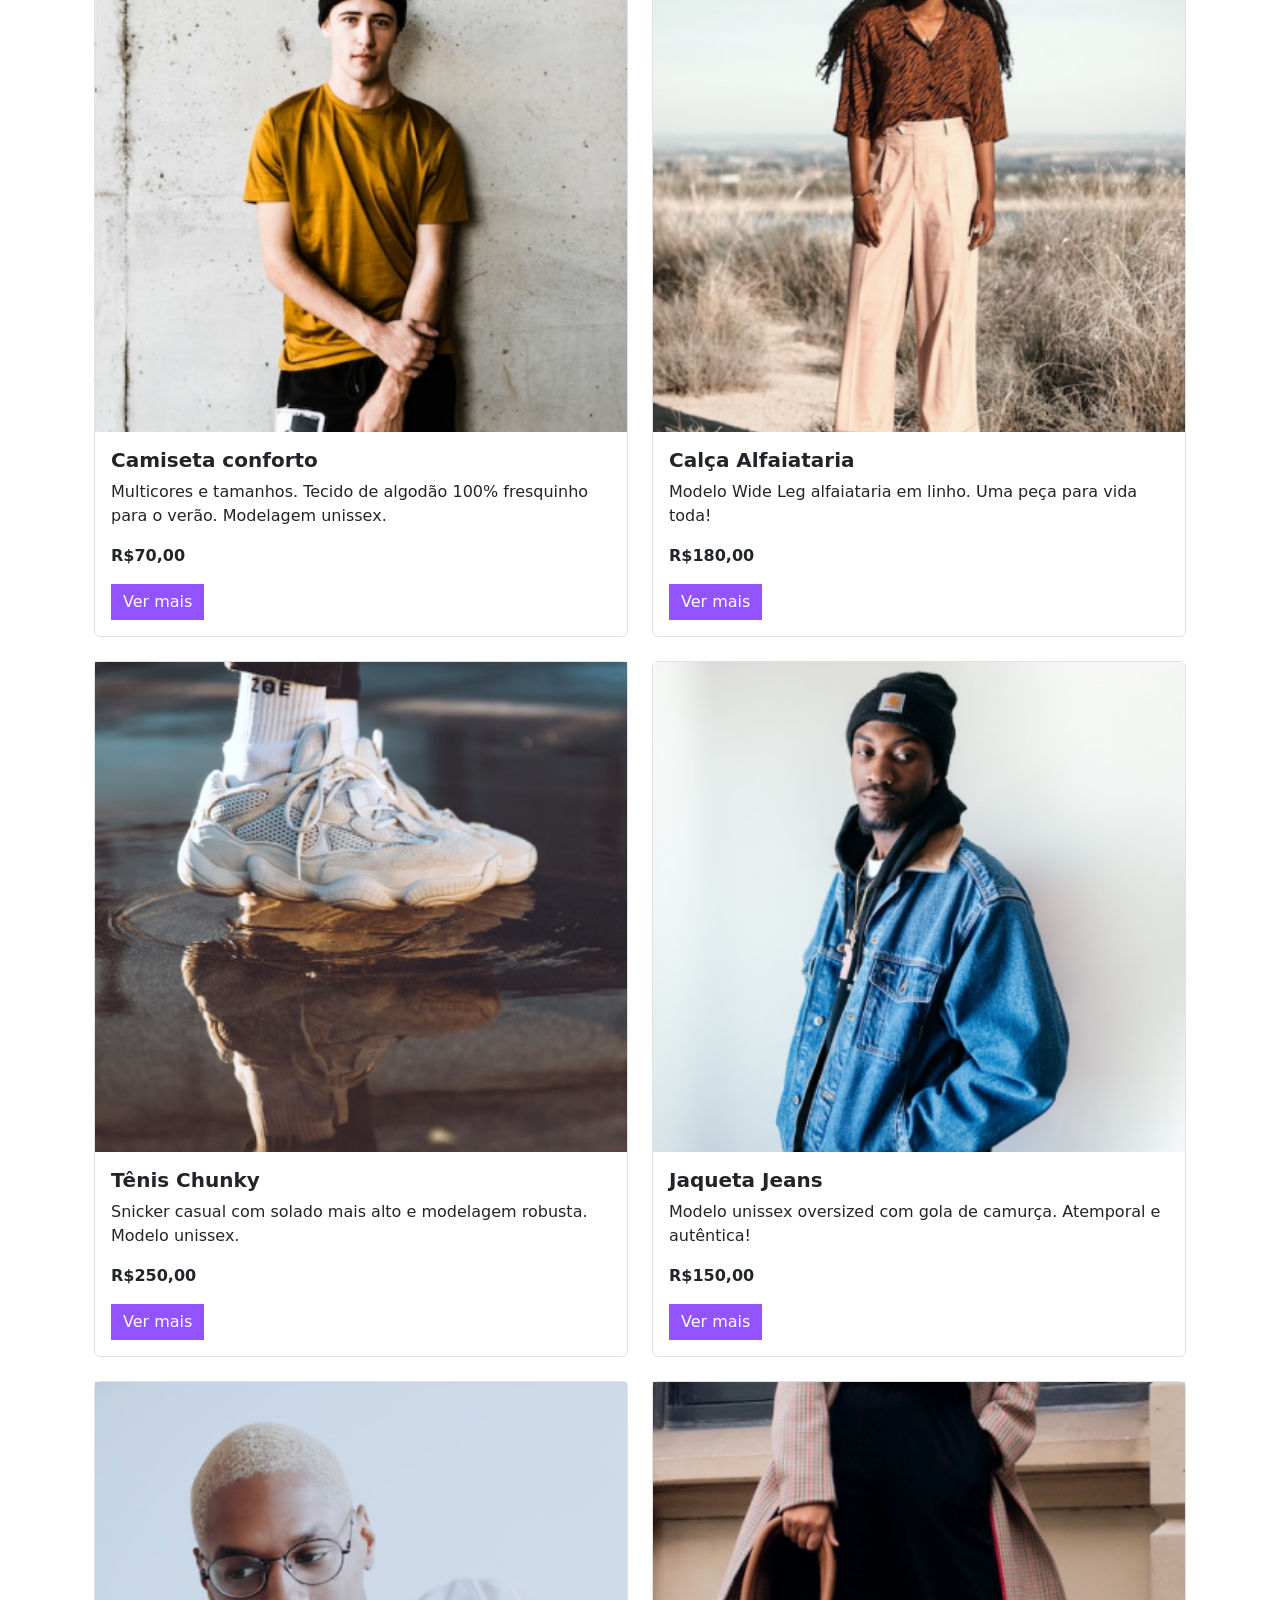
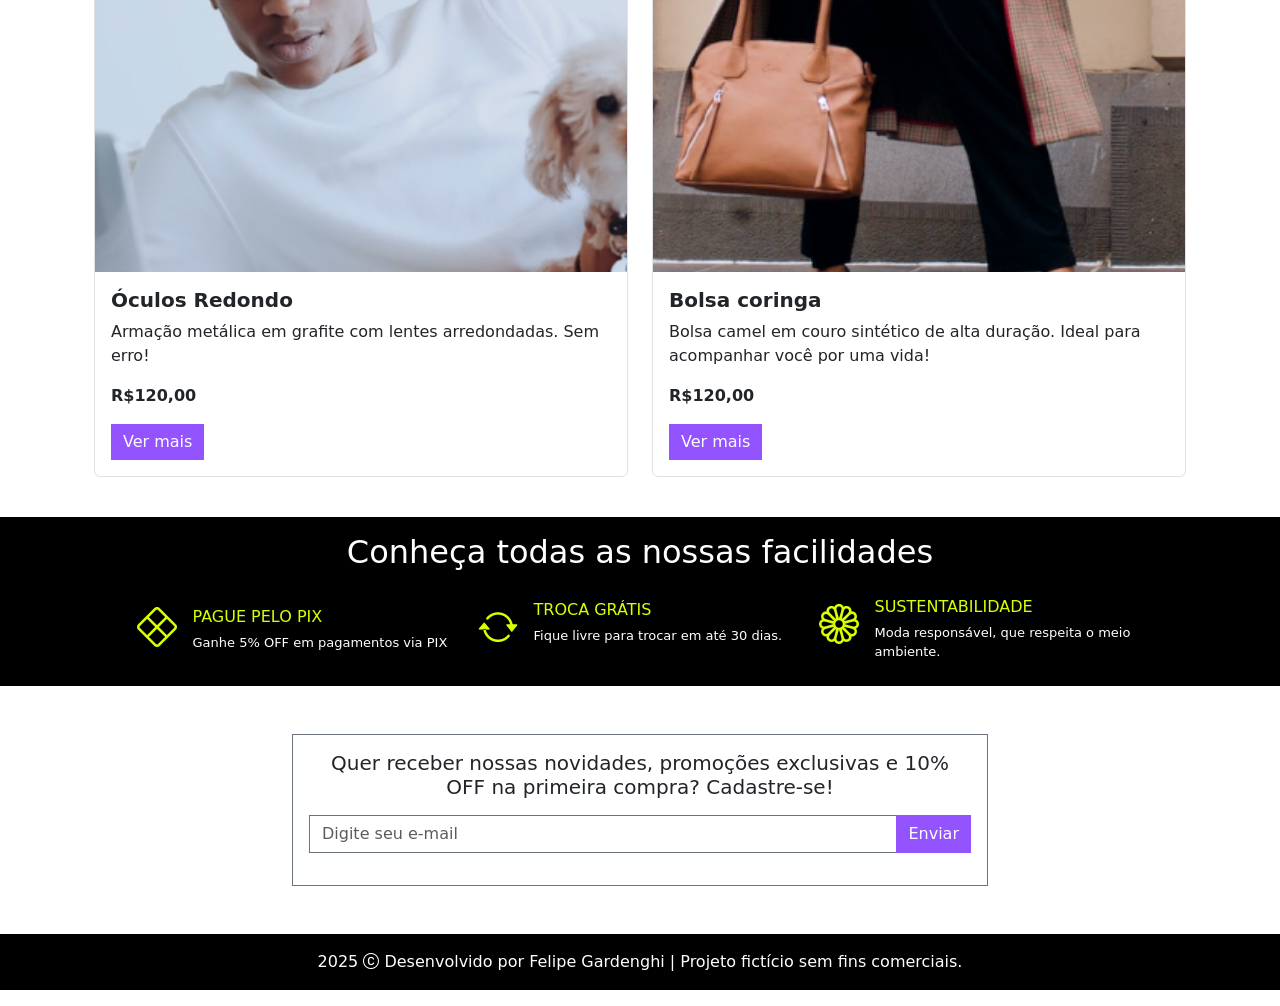
==== commit 00d434f9: "feat: evolução completa do projeto Meteora Vestimentas - Merge das 3 versões do repositório original" ====
--- a/index.html
+++ b/index.html
@@ -3,6 +3,7 @@
 
 <head>
   <meta charset="UTF-8">
+    <script>if(localStorage.getItem('tema')==='dark')document.documentElement.setAttribute('data-theme','dark');</script>
   <meta http-equiv="X-UA-Compatible" content="IE=edge">
   <meta name="viewport" content="width=device-width, initial-scale=1.0">
   <link rel="shortcut icon" href="./assets/favicon.png" type="image/x-icon">
@@ -17,8 +18,9 @@
 </head>
 
 <body>
-
-  <nav class="navbar navbar-expand-md bg-black navbar-dark">
+  <a href="#conteudo-principal" class="skip-link">Ir para o conteúdo principal</a>
+
+  <nav class="navbar navbar-expand-md bg-black navbar-dark sticky-top" aria-label="Navegação principal">
     <div class="container-fluid">
       <a class="navbar-brand" href="index.html">
         <h1 class="m-0"><img class="d-block" src="./assets/logo-meteora.png" alt="Logo da loja Meteora"></h1>
@@ -27,41 +29,52 @@
         aria-controls="navbarSupportedContent" aria-expanded="false" aria-label="Toggle navigation">
         <span class="navbar-toggler-icon"></span>
       </button>
+      <button class="dark-mode-btn d-md-none ms-2" aria-label="Alternar modo escuro/claro" title="Alternar modo escuro/claro">
+        <i class="bi bi-moon-fill" aria-hidden="true"></i>
+      </button>
       <div class="collapse navbar-collapse" id="navbarSupportedContent">
         <ul class="navbar-nav me-auto">
-          <div class="container-selecionar-personalizado">
-            <div class="opcao-selecionada" tabindex="0">Localização</div>
-            <div class="container-opcoes">
-              <div class="opcao" data-value="BR">Brasil</div>
-              <div class="opcao" data-value="EUA">Estados Unidos</div>
-            </div>
-          </div>
-          <li class="nav-item">
-            <a class="nav-link active" aria-current="page" href="index.html">Home</a>
-          </li>
-          <li class="nav-item">
-            <a class="nav-link" href="lojas.html">Lojas</a>
-          </li>
-          <li class="nav-item">
-            <a class="nav-link" href="novidades.html">Novidades</a>
-          </li>
-          <li class="nav-item">
-            <a class="nav-link" href="promocao.html">Promoção</a>
-          </li>
-          <li class="nav-item">
-            <a class="nav-link" href="sacola.html">Sacola</a>
+          <li class="nav-item">
+            <a class="nav-link active" aria-current="page" href="index.html" data-i18n="nav-home">Home</a>
+          </li>
+          <li class="nav-item">
+            <a class="nav-link" href="lojas.html" data-i18n="nav-lojas">Lojas</a>
+          </li>
+          <li class="nav-item">
+            <a class="nav-link" href="novidades.html" data-i18n="nav-novidades">Novidades</a>
+          </li>
+          <li class="nav-item">
+            <a class="nav-link" href="promocao.html" data-i18n="nav-promocao">Promoção</a>
+          </li>
+          <li class="nav-item">
+            <a class="nav-link" href="faq.html" data-i18n="nav-faq">FAQ</a>
+          </li>
+          <li class="nav-item">
+            <a class="nav-link" href="sacola.html" data-i18n="nav-sacola">Sacola</a>
           </li>
         </ul>
+        <div class="locale-switcher" role="group" aria-label="Language / Idioma">
+          <button class="locale-btn" data-locale="BR" aria-label="Português - Brasil" title="Português - Brasil">BR</button>
+          <button class="locale-btn" data-locale="EUA" aria-label="English - United States" title="English - United States">US</button>
+        </div>
+        <button class="dark-mode-btn d-none d-md-flex" aria-label="Alternar modo escuro/claro" title="Alternar modo escuro/claro">
+            <i class="bi bi-moon-fill" aria-hidden="true"></i>
+          </button>
+        <div class="search-wrapper">
         <form class="d-flex" role="search">
           <input id="input-pesquisa" class="form-control me-2 rounded-0" type="search" placeholder="Digite o produto"
-            aria-label="Pesquisar">
-          <button class="btn btn-outline-light rounded-0" type="submit">Buscar</button>
+            aria-label="Pesquisar" data-i18n-placeholder="search-placeholder">
+          <button class="btn btn-outline-light rounded-0" type="submit" data-i18n="search-btn">Buscar</button>
         </form>
         <div id="sugestoes-pesquisa"></div>
-        <a href="sacola.html"><i class="bi bi-cart2"></i></a>
+        </div>
+        <a href="favoritos.html" aria-label="Favoritos" id="nav-favoritos-link"><i class="bi bi-heart" id="nav-favoritos-icone" aria-hidden="true"></i></a>
+        <a href="sacola.html" aria-label="Sacola de compras"><i class="bi bi-cart2" aria-hidden="true"></i></a>
       </div>
     </div>
   </nav>
+
+  <main id="conteudo-principal">
 
   <div id="carouselExampleCaptions" class="carousel slide" data-bs-ride="carousel">
     <div class="carousel-indicators">
@@ -89,8 +102,8 @@
         <img class="w-100 img-fluid d-none d-xl-block" src="./assets/Desktop/banner2-desktop.png"
           alt="Modelo feminina utilizando óculos escuros e vestindo conjunto esportivo de blusa e calça na cor preta, sentada em um sofá preto em um fundo rosa.">
         <div class="carousel-caption">
-          <h5 class="fs-1">COLEÇÃO ATEMPORAL</h5>
-          <p class="fs-4">Estilo e qualidade para durar.</p>
+          <h5 class="fs-1" data-i18n="carousel-titulo">COLEÇÃO ATEMPORAL</h5>
+          <p class="fs-4" data-i18n="carousel-sub1">Estilo e qualidade para durar.</p>
         </div>
       </div>
       <div class="carousel-item">
@@ -101,22 +114,22 @@
         <img class="w-100 img-fluid d-none d-xl-block" src="./assets/Desktop/banner3-desktop.png"
           alt="Modelo feminina utilizando óculos escuros e vestindo conjunto esportivo de blusa e calça na cor preta, sentada em um sofá preto em um fundo rosa.">
         <div class="carousel-caption">
-          <h5 class="fs-1">COLEÇÃO ATEMPORAL</h5>
-          <p class="fs-4">Alto impacto visual, baixo impacto ambiental!</p>
+          <h5 class="fs-1" data-i18n="carousel-titulo">COLEÇÃO ATEMPORAL</h5>
+          <p class="fs-4" data-i18n="carousel-sub2">Alto impacto visual, baixo impacto ambiental!</p>
         </div>
       </div>
     </div>
     <button class="carousel-control-prev" type="button" data-bs-target="#carouselExampleCaptions" data-bs-slide="prev">
       <span class="carousel-control-prev-icon" aria-hidden="true"></span>
-      <span class="visually-hidden">Anterior</span>
+      <span class="visually-hidden" data-i18n="carousel-prev">Anterior</span>
     </button>
     <button class="carousel-control-next" type="button" data-bs-target="#carouselExampleCaptions" data-bs-slide="next">
       <span class="carousel-control-next-icon" aria-hidden="true"></span>
-      <span class="visually-hidden">Próximo</span>
+      <span class="visually-hidden" data-i18n="carousel-next">Próximo</span>
     </button>
   </div>
 
-  <h2 class="text-center my-3 my-xl-5">Na meteora temos: <span class="texto-animado"></span></h2>
+  <h2 class="text-center my-3 my-xl-5"><span data-i18n="categorias-titulo">Na meteora temos:</span> <span class="texto-animado"></span></h2>
 
   <div class="container row mx-auto g-4">
 
@@ -130,7 +143,7 @@
           <img class="d-none d-xl-block" src="./assets/Desktop/categorias/categoria-camiseta.png"
             alt="Camiseta masculina de manga na cor verde, com bolso, com detalhe vermelho.">
           <div class="card-header bg-black text-bg-dark">
-            <p class="text-center card-text">
+            <p class="text-center text-white" data-i18n="cat-camisetas">
               Camisetas
             </p>
           </div>
@@ -148,7 +161,7 @@
           <img class="d-none d-xl-block" src="./assets/Desktop/categorias/categoria-bolsa.png"
             alt="Bolsa feminina de couro na cor marrom, com cortes quadrados, e alça dourada em formato de corrente com detalhe verde, em fundo verde limão.">
           <div class="card-header bg-black text-bg-dark">
-            <p class="text-center card-text">
+            <p class="text-center text-white" data-i18n="cat-bolsas">
               Bolsas
             </p>
           </div>
@@ -166,7 +179,7 @@
           <img class="d-none d-xl-block" src="./assets/Desktop/categorias/categoria-calcados.png"
             alt="Par de tênis unissex com cor predominante branca e traços na cores laranja, azul, verde e cadarço vermelho, em fundo verde limão.">
           <div class="card-header bg-black text-bg-dark">
-            <p class="text-center card-text">
+            <p class="text-center text-white" data-i18n="cat-calcados">
               Calçados
             </p>
           </div>
@@ -184,7 +197,7 @@
           <img class="d-none d-xl-block" src="./assets/Desktop/categorias/categoria-calcas.png"
             alt="Quatro calças jeans dobradas e organizadas uma acima da outra, em fundo verde limão.">
           <div class="card-header bg-black text-bg-dark">
-            <p class="text-center card-text">
+            <p class="text-center text-white" data-i18n="cat-calcas">
               Calças
             </p>
           </div>
@@ -202,7 +215,7 @@
           <img class="d-none d-xl-block" src="./assets/Desktop/categorias/categoria-casacos.png"
             alt="Casaco masculino na cor marrom em fundo verde limão.">
           <div class="card-header bg-black text-bg-dark">
-            <p class="text-center card-text">
+            <p class="text-center text-white" data-i18n="cat-casacos">
               Casacos
             </p>
           </div>
@@ -220,7 +233,7 @@
           <img class="d-none d-xl-block" src="./assets/Desktop/categorias/categoria-oculos.png"
             alt="Óculos de Sol com lentes arredondadas e armação dourada, em fundo verde limão.">
           <div class="card-header bg-black text-bg-dark">
-            <p class="text-center card-text">
+            <p class="text-center text-white" data-i18n="cat-oculos">
               Óculos
             </p>
           </div>
@@ -230,7 +243,7 @@
 
   </div>
 
-  <h2 class="container text-center my-3 my-xl-5">Produtos que estão bombando!</h2>
+  <h2 class="container text-center my-3 my-xl-5" data-i18n="produtos-titulo">Produtos que estão bombando!</h2>
 
   <div class="container row mx-auto" id="produtos">
 
@@ -238,14 +251,14 @@
 
   <section class="pb-4 bg-black text-bg-dark">
 
-    <h2 class="text-center py-3">Conheça todas as nossas facilidades</h2>
+    <h2 class="text-center py-3" data-i18n="facilidades-titulo">Conheça todas as nossas facilidades</h2>
 
     <div class="d-flex flex-column flex-lg-row align-items-center justify-content-center gap-3 px-3">
       <div class="divs-facilidades d-flex align-items-center">
         <div><i class="verde-limao bi bi-x-diamond fs-1"></i></div>
         <div>
-          <div class="ms-3 mb-1 verde-limao">PAGUE PELO PIX</div>
-          <div class="texto-menor ms-3">Ganhe 5% OFF em
+          <div class="ms-3 mb-1 verde-limao" data-i18n="pix-titulo">PAGUE PELO PIX</div>
+          <div class="texto-menor ms-3" data-i18n="pix-sub">Ganhe 5% OFF em
             pagamentos via PIX</div>
         </div>
       </div>
@@ -253,16 +266,16 @@
       <div class="divs-facilidades d-flex">
         <div><i class="verde-limao bi bi-arrow-repeat fs-1"></i></div>
         <div>
-          <div class="ms-3 mb-1 verde-limao">TROCA GRÁTIS</div>
-          <div class="texto-menor ms-3">Fique livre para trocar em até 30 dias.</div>
+          <div class="ms-3 mb-1 verde-limao" data-i18n="troca-titulo">TROCA GRÁTIS</div>
+          <div class="texto-menor ms-3" data-i18n="troca-sub">Fique livre para trocar em até 30 dias.</div>
         </div>
       </div>
 
       <div class="divs-facilidades d-flex">
         <div><i class="verde-limao bi bi-flower1 fs-1"></i></div>
         <div>
-          <div class="ms-3 mb-1 verde-limao">SUSTENTABILIDADE</div>
-          <div class="texto-menor ms-3">Moda responsável, que respeita o meio ambiente.</div>
+          <div class="ms-3 mb-1 verde-limao" data-i18n="sustenta-titulo">SUSTENTABILIDADE</div>
+          <div class="texto-menor ms-3" data-i18n="sustenta-sub">Moda responsável, que respeita o meio ambiente.</div>
         </div>
       </div>
     </div>
@@ -270,23 +283,18 @@
   </section>
 
   <form class="container border border-secondary my-3 my-xl-5 p-3 text-center div-novidades mx-auto">
-    <h5>
+    <h5 data-i18n="newsletter-texto">
       Quer receber nossas novidades, promoções exclusivas e 10% OFF na primeira
       compra? Cadastre-se!
     </h5>
 
     <div class="input-group my-3">
       <input type="email" class="form-control border-secondary rounded-0" placeholder="Digite seu e-mail"
-        aria-label="Digite seu e-mail" aria-describedby="button-addon2" required />
+        aria-label="Digite seu e-mail" aria-describedby="button-addon2" required data-i18n-placeholder="newsletter-placeholder"/>
       <button type="button" class="btn btn-primary botao-lilas rounded-0 border-0" id="button-addon2"
-        data-bs-toggle="modal" data-bs-target="#emailModal">Enviar</button>
+        data-bs-toggle="modal" data-bs-target="#emailModal" data-i18n="newsletter-btn">Enviar</button>
     </div>
   </form>
-
-  <footer class="text-center bg-black text-bg-dark">
-    <p class="card-text py-3">2025 <i class="bi bi-c-circle"></i> Desenvolvido por Felipe Gardenghi | Projeto fictício sem fins
-      comerciais.</p>
-  </footer>
 
   <script src="scripts.js" type="module"></script>
   <script src="https://cdn.jsdelivr.net/npm/bootstrap@5.3.0-alpha1/dist/js/bootstrap.bundle.min.js"
@@ -300,16 +308,24 @@
         <div class="modal-header">
           <div class="modal-header-icon">
             <img src="assets/check-circle.svg">
-            <h1 class="modal-title fs-5" id="emailModalLabel">E-mail cadastrado com sucesso!</h1>
+            <h1 class="modal-title fs-5" id="emailModalLabel" data-i18n="modal-email-titulo">E-mail cadastrado com sucesso!</h1>
           </div>
           <button type="button" class="btn-close" data-bs-dismiss="modal" aria-label="Close"></button>
         </div>
         <div class="modal-body">
-          Em breve você receberá novidades exclusivas da Meteora.
+          <span data-i18n="modal-email-corpo">Em breve você receberá novidades exclusivas da Meteora.</span>
         </div>
       </div>
     </div>
   </div>
+  </main>
+
+
+
+  <footer class="text-center bg-black text-bg-dark">
+    <p class="py-3 text-white">2025 <i class="bi bi-c-circle" aria-hidden="true"></i> <span data-i18n="footer-dev">Desenvolvido por Felipe Gardenghi | Projeto fictício sem fins comerciais.</span></p>
+</footer>
+
 </body>
 
 </html>
--- a/estilos.css
+++ b/estilos.css
@@ -6,6 +6,223 @@
 @import url("./estilos-animacoes/coracao.css");
 @import url("./estilos-animacoes/parallax.css");
 
+:root {
+  --body-bg: #ffffff;
+  --body-color: #212529;
+  --card-bg: #ffffff;
+  --card-border: #dee2e6;
+  --muted-color: #6c757d;
+  --input-bg: #ffffff;
+  --input-color: #212529;
+  --input-border: #dee2e6;
+  --section-alt-bg: #f8f9fa;
+  --modal-bg: #ffffff;
+  --modal-color: #212529;
+  --link-color: #0d6efd;
+}
+
+[data-theme="dark"] {
+  --body-bg: #121212;
+  --body-color: #e0e0e0;
+  --card-bg: #1e1e1e;
+  --card-border: #333333;
+  --muted-color: #adb5bd;
+  --input-bg: #2a2a2a;
+  --input-color: #e0e0e0;
+  --input-border: #444444;
+  --section-alt-bg: #1a1a1a;
+  --modal-bg: #1e1e1e;
+  --modal-color: #e0e0e0;
+  --link-color: #a78bfa;
+}
+
+body {
+  background-color: var(--body-bg);
+  color: var(--body-color);
+  transition: background-color 0.3s ease, color 0.3s ease;
+}
+
+.card {
+  background-color: var(--card-bg) !important;
+  border-color: var(--card-border) !important;
+  color: var(--body-color) !important;
+}
+
+.card-text,
+.card-title {
+  color: var(--body-color);
+}
+
+.text-muted {
+  color: var(--muted-color) !important;
+}
+
+.form-control {
+  background-color: var(--input-bg);
+  color: var(--input-color);
+  border-color: var(--input-border);
+}
+
+.form-control:focus {
+  background-color: var(--input-bg);
+  color: var(--input-color);
+}
+
+.modal-content {
+  background-color: var(--modal-bg);
+  color: var(--modal-color);
+}
+
+.modal-body {
+  background-color: var(--modal-bg);
+  color: var(--modal-color);
+}
+
+.accordion-item,
+.accordion-button {
+  background-color: var(--card-bg);
+  color: var(--body-color);
+}
+
+/* FAQ accordion: always purple bg + white text */
+.accordion-button,
+.accordion-button.collapsed {
+  background-color: #9353FF !important;
+  color: white !important;
+  box-shadow: none !important;
+}
+
+.accordion-button:not(.collapsed) {
+  background-color: #7a3cd6 !important;
+  color: white !important;
+  box-shadow: none !important;
+}
+
+.accordion-button::after,
+.accordion-button:not(.collapsed)::after {
+  filter: brightness(0) invert(1) !important;
+}
+
+[data-theme="dark"] .accordion-button,
+[data-theme="dark"] .accordion-button.collapsed {
+  background-color: #9353FF !important;
+  color: white !important;
+}
+
+[data-theme="dark"] .accordion-button:not(.collapsed) {
+  background-color: #7a3cd6 !important;
+  color: white !important;
+}
+
+[data-theme="dark"] .shadow-sm {
+  box-shadow: 0 0.125rem 0.25rem rgba(0,0,0,0.6) !important;
+}
+
+/* Dark mode toggle button */
+.dark-mode-btn {
+  background: transparent;
+  border: 1px solid rgba(255,255,255,0.3);
+  color: white;
+  border-radius: 50%;
+  width: 30px;
+  height: 30px;
+  display: flex;
+  align-items: center;
+  justify-content: center;
+  cursor: pointer;
+  margin-left: 8px;
+  margin-right: 14px;
+  transition: background-color 0.2s, border-color 0.2s;
+  flex-shrink: 0;
+  padding: 0;
+}
+
+.dark-mode-btn:hover,
+.dark-mode-btn:focus-visible {
+  background: rgba(255,255,255,0.15);
+  border-color: rgba(255,255,255,0.6);
+  outline: none;
+}
+
+[data-theme="dark"] .dark-mode-btn {
+  background: rgba(255,255,255,0.1);
+}
+
+[data-theme="dark"] #sugestoes-pesquisa {
+  background-color: var(--card-bg);
+  border-color: var(--card-border);
+  color: var(--body-color);
+}
+
+[data-theme="dark"] .sugestao {
+  color: var(--body-color);
+}
+
+[data-theme="dark"] .sugestao:hover {
+  background-color: rgba(255,255,255,0.08);
+}
+
+[data-theme="dark"] .sugestao-vazia {
+  color: rgba(255,255,255,0.4);
+}
+
+[data-theme="dark"] .sugestao-vazia:hover {
+  background-color: transparent;
+}
+
+[data-theme="dark"] #input-pesquisa {
+  background-color: rgba(255,255,255,0.1);
+  border-color: rgba(255,255,255,0.3);
+  color: #fff;
+}
+
+[data-theme="dark"] #input-pesquisa::placeholder {
+  color: rgba(255,255,255,0.5);
+}
+
+.search-wrapper {
+    position: relative;
+}
+
+#sugestoes-pesquisa {
+    position: absolute;
+    top: 100%;
+    left: 0;
+    right: 0;
+    background-color: white;
+    border: 1px solid #ccc;
+    border-radius: 0 0 4px 4px;
+    z-index: 1200;
+    max-height: 200px;
+    overflow-y: auto;
+    display: none;
+}
+
+#sugestoes-pesquisa:not(:empty) {
+    display: block;
+}
+
+.sugestao {
+    padding: 8px 12px;
+    cursor: pointer;
+    color: #333;
+    font-size: 14px;
+}
+
+.sugestao:hover {
+    background-color: #f0f0f0;
+}
+
+.sugestao-vazia {
+    color: #888;
+    font-style: italic;
+    cursor: default;
+}
+
+.sugestao-vazia:hover {
+    background-color: transparent;
+}
+
 .texto-menor {
     font-size: 13px;
 }
@@ -28,15 +245,18 @@
 }
 
 .container {
-    margin: 1em 0;
+    margin-top: 1em;
+    margin-bottom: 1em;
 }
 
 .divs-facilidades {
-    width: 325px;
+    width: 100%;
+    max-width: 325px;
 }
 
 .div-novidades {
-    width: 325px;
+    width: 100%;
+    max-width: 325px;
 }
 
 .botao-lilas {
@@ -99,9 +319,7 @@
     font-weight: 500;
 }
 
-form {
-    display: flex;
-}
+/* search form flex is handled by Bootstrap's d-flex class */
 
 .form-check .form-check-input {
     margin: 0;
@@ -127,11 +345,13 @@
 
 .card-animado {
     opacity: 0;
-    transition: opacity 0.5s ease;
-}
-
-.card.fade-in {
-    opacity: 1
+    transform: translateY(16px);
+    transition: opacity 0.5s ease, transform 0.5s ease;
+}
+
+.card-animado.fade-in {
+    opacity: 1;
+    transform: translateY(0);
 }
 
 
@@ -155,6 +375,35 @@
     font-size: 10px;
 }
 
+#favoritos-numero {
+    position: absolute;
+    top: -8px;
+    right: -8px;
+    background-color: #e83e8c;
+    color: white;
+    border-radius: 50%;
+    padding: 0 25%;
+    width: 15px;
+    height: 15px;
+    font-size: 10px;
+}
+
+#nav-favoritos-link {
+    color: white;
+    text-decoration: none;
+}
+
+#nav-favoritos-icone {
+    color: white;
+    position: relative;
+    margin: 0 0.5em 0 1em;
+}
+
+[data-theme="dark"] .radio-label {
+    color: var(--body-color);
+}
+
+
 .icon-preto {
     color: black;
 }
@@ -164,32 +413,12 @@
     border: none;
 }
 
-#sugestoes-pesquisa {
-    position: absolute;
-    top: 100%;
-    right: 8%;
-    z-index: 10000;
-    width: 200px;
-    max-height: 200px;
-    overflow-y: auto;
-    background-color: #fff;
-    border: 1px solid black;
-    border-radius: 0.25rem;
-    box-shadow: 0 0.5rem 1rem rgba(0, 0, 0, 0.15);
-}
-
-.sugestao {
-    padding: 0.5rem 1rem;
-    cursor: pointer;
-}
-
 .accordion-button {
-    color: #9353FF;
+  /* purple bg/white text now handled globally above */
 }
 
 .accordion-button:not(.collapsed) {
-    color: black;
-    background-color: #9353FF;
+  /* handled globally above */
 }
 
 /* Prevent navbar from clipping custom select dropdown */
@@ -202,7 +431,7 @@
 @media(min-width: 768px) {
 
     .div-novidades {
-        width: 696px;
+        max-width: 696px;
     }
 
 
@@ -221,4 +450,109 @@
         padding: 32px;
     }
 
+}
+
+/* Skip-to-content link */
+.skip-link {
+  position: absolute;
+  top: -100px;
+  left: 0;
+  background: #9353FF;
+  color: white;
+  padding: 8px 16px;
+  z-index: 9999;
+  text-decoration: none;
+  border-radius: 0 0 4px 0;
+  transition: top 0.2s;
+}
+.skip-link:focus {
+  top: 0;
+}
+
+/* Locale switcher */
+.locale-switcher {
+  display: flex;
+  align-items: center;
+  margin-right: 8px;
+  gap: 0;
+  border: 1px solid rgba(255,255,255,0.3);
+  border-radius: 20px;
+  overflow: hidden;
+}
+
+.locale-btn {
+  background: transparent;
+  border: none;
+  color: rgba(255,255,255,0.7);
+  padding: 3px 12px;
+  font-size: 12px;
+  font-weight: 600;
+  cursor: pointer;
+  transition: background-color 0.2s, color 0.2s;
+  letter-spacing: 0.5px;
+}
+
+.locale-btn + .locale-btn {
+  border-left: 1px solid rgba(255,255,255,0.3);
+}
+
+.locale-btn:hover,
+.locale-btn:focus-visible {
+  background: rgba(255,255,255,0.15);
+  color: white;
+  outline: none;
+}
+
+.locale-btn.active {
+  background: #9353FF;
+  color: white;
+}
+
+/* Responsive product images */
+@media (max-width: 576px) {
+  #produtos img,
+  .foto {
+    height: 280px;
+  }
+}
+
+/* Responsive search wrapper */
+@media (max-width: 767px) {
+  .search-wrapper {
+    width: 100%;
+    margin-top: 8px;
+  }
+}
+
+/* Mobile footer padding */
+footer p {
+  padding-left: 1rem;
+  padding-right: 1rem;
+}
+
+/* Mobile navbar: locale switcher, icons */
+@media (max-width: 767px) {
+  .navbar-collapse .locale-switcher {
+    margin: 10px 0;
+    align-self: flex-start;
+    width: fit-content;
+  }
+
+  /* Cart and favorites icons in mobile menu — display as a flex row */
+  .navbar-collapse #nav-favoritos-link,
+  .navbar-collapse > a[href="sacola.html"] {
+    display: inline-flex;
+    align-items: center;
+    padding: 6px 0;
+    margin-top: 4px;
+  }
+
+  /* Remove horizontal margin that causes overlap in vertical menu */
+  .navbar-collapse .bi-cart2 {
+    margin: 0 0.25em 0 0;
+  }
+
+  .navbar-collapse #nav-favoritos-icone {
+    margin: 0 0.25em 0 0;
+  }
 }
